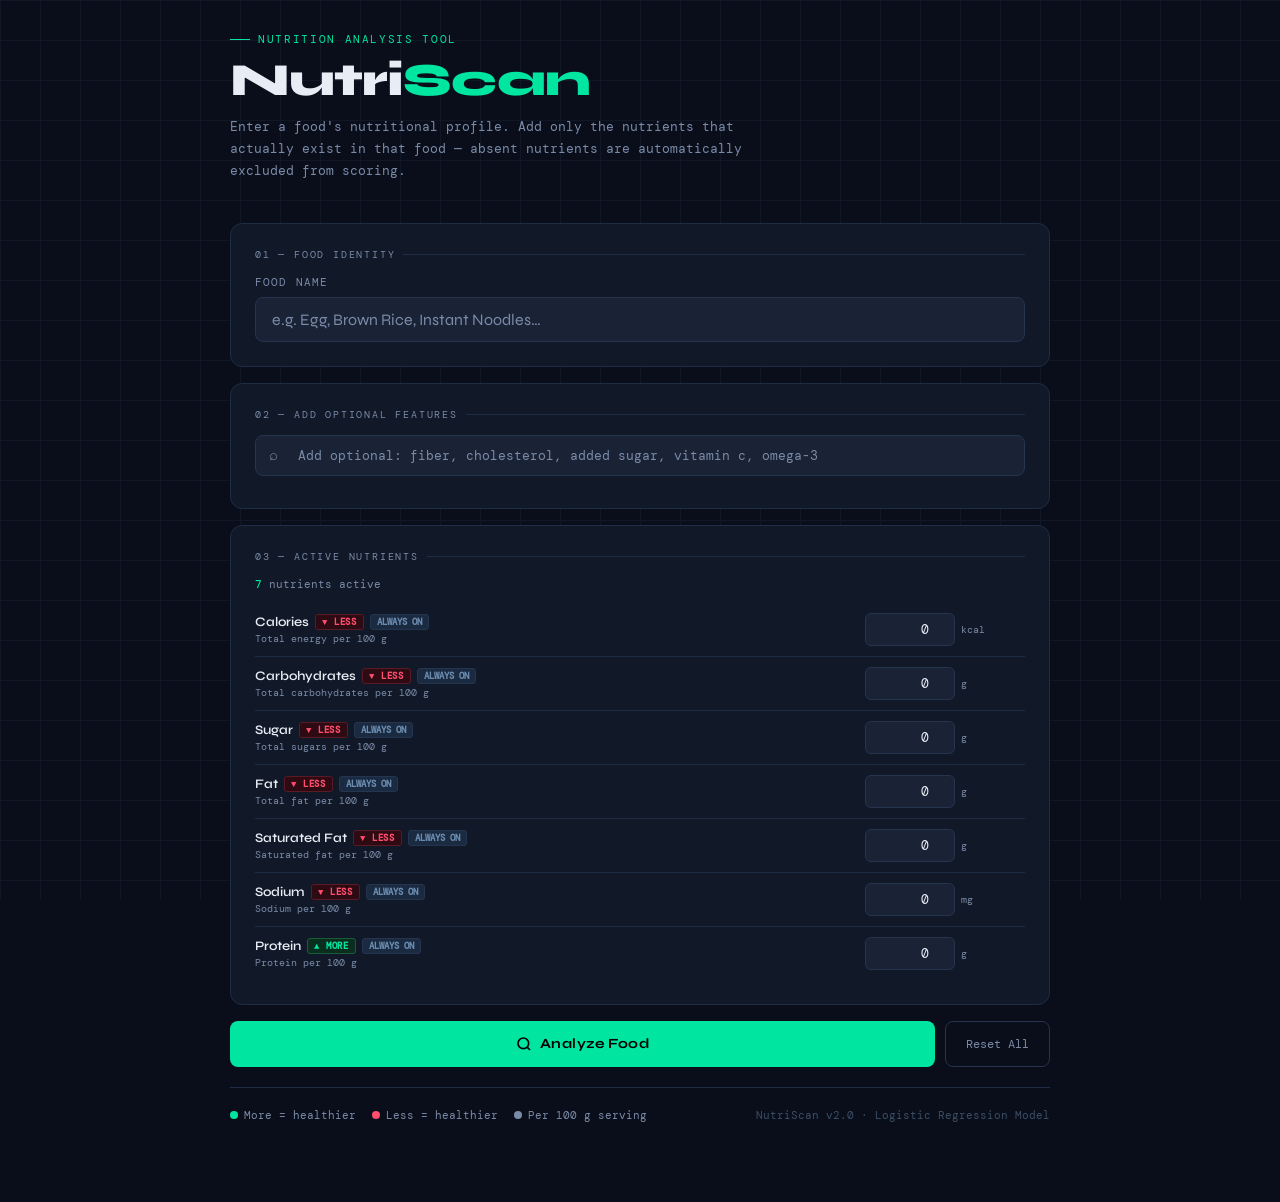
==== templates/index.html @ ee20ac19 "with UI version prototype" ====
<!DOCTYPE html>
<html lang="en">
<head>
<meta charset="UTF-8">
<meta name="viewport" content="width=device-width, initial-scale=1.0">
<title>NutriScan — Food Healthiness Predictor</title>
<link href="https://fonts.googleapis.com/css2?family=DM+Mono:ital,wght@0,300;0,400;0,500;1,300&family=Syne:wght@400;600;700;800&display=swap" rel="stylesheet">
<style>
  :root {
    --bg:       #0a0e1a;
    --surface:  #111827;
    --surface2: #1a2235;
    --border:   #1e2d45;
    --border2:  #253550;
    --green:    #00e5a0;
    --green-dim:#00c488;
    --red:      #ff4d6d;
    --red-dim:  #cc3a56;
    --yellow:   #fbbf24;
    --text:     #e8edf5;
    --muted:    #7a8ba8;
    --mono:     'DM Mono', monospace;
    --sans:     'Syne', sans-serif;
  }

  *, *::before, *::after { box-sizing: border-box; margin: 0; padding: 0; }

  html { scroll-behavior: smooth; }

  body {
    background: var(--bg);
    color: var(--text);
    font-family: var(--sans);
    min-height: 100vh;
    overflow-x: hidden;
  }

  /* ── Background grid ── */
  body::before {
    content: '';
    position: fixed; inset: 0;
    background-image:
      linear-gradient(var(--border) 1px, transparent 1px),
      linear-gradient(90deg, var(--border) 1px, transparent 1px);
    background-size: 40px 40px;
    opacity: 0.35;
    pointer-events: none;
    z-index: 0;
  }

  .app { position: relative; z-index: 1; max-width: 860px; margin: 0 auto; padding: 32px 20px 80px; }

  /* ── Header ── */
  .header { margin-bottom: 40px; }
  .header-tag {
    font-family: var(--mono);
    font-size: 11px;
    color: var(--green);
    letter-spacing: 0.15em;
    text-transform: uppercase;
    margin-bottom: 10px;
    display: flex; align-items: center; gap: 8px;
  }
  .header-tag::before {
    content: '';
    width: 20px; height: 1px;
    background: var(--green);
  }
  .header h1 {
    font-size: clamp(28px, 5vw, 46px);
    font-weight: 800;
    line-height: 1.05;
    letter-spacing: -0.02em;
    color: var(--text);
  }
  .header h1 span { color: var(--green); }
  .header p {
    margin-top: 12px;
    font-family: var(--mono);
    font-size: 13px;
    color: var(--muted);
    line-height: 1.7;
    max-width: 560px;
  }

  /* ── Card ── */
  .card {
    background: var(--surface);
    border: 1px solid var(--border);
    border-radius: 12px;
    padding: 24px;
    margin-bottom: 16px;
  }
  .card-label {
    font-family: var(--mono);
    font-size: 10px;
    letter-spacing: 0.18em;
    text-transform: uppercase;
    color: var(--muted);
    margin-bottom: 14px;
    display: flex; align-items: center; gap: 8px;
  }
  .card-label::after {
    content: '';
    flex: 1; height: 1px;
    background: var(--border);
  }

  /* ── Food name input ── */
  .food-input-wrap { position: relative; }
  .food-input-wrap label {
    display: block;
    font-family: var(--mono);
    font-size: 11px;
    color: var(--muted);
    letter-spacing: 0.1em;
    margin-bottom: 8px;
  }
  .food-input {
    width: 100%;
    background: var(--surface2);
    border: 1px solid var(--border2);
    border-radius: 8px;
    padding: 12px 16px;
    font-family: var(--sans);
    font-size: 16px;
    font-weight: 600;
    color: var(--text);
    outline: none;
    transition: border-color 0.2s;
  }
  .food-input:focus { border-color: var(--green); }
  .food-input::placeholder { color: var(--muted); font-weight: 400; }

  /* ── Search bar ── */
  .search-wrap { position: relative; }
  .search-input {
    width: 100%;
    background: var(--surface2);
    border: 1px solid var(--border2);
    border-radius: 8px;
    padding: 11px 16px 11px 42px;
    font-family: var(--mono);
    font-size: 13px;
    color: var(--text);
    outline: none;
    transition: border-color 0.2s;
  }
  .search-input:focus { border-color: var(--green); }
  .search-input::placeholder { color: var(--muted); }
  .search-icon {
    position: absolute; left: 14px; top: 50%; transform: translateY(-50%);
    color: var(--muted); font-size: 15px; pointer-events: none;
  }

  /* ── Search results dropdown ── */
  .search-results {
    margin-top: 8px;
    display: flex;
    flex-wrap: wrap;
    gap: 6px;
    min-height: 0;
  }
  .search-chip {
    display: inline-flex; align-items: center; gap: 5px;
    background: var(--surface2);
    border: 1px solid var(--border2);
    border-radius: 100px;
    padding: 5px 12px;
    font-family: var(--mono);
    font-size: 11px;
    color: var(--text);
    cursor: pointer;
    transition: border-color 0.15s, background 0.15s;
    white-space: nowrap;
  }
  .search-chip:hover { border-color: var(--green); background: #0e2a20; color: var(--green); }
  .search-chip .chip-arrow { font-size: 10px; }
  .search-chip .chip-arrow.up { color: var(--green); }
  .search-chip .chip-arrow.down { color: var(--red); }
  .search-no-result {
    font-family: var(--mono);
    font-size: 12px;
    color: var(--muted);
    padding: 6px 0;
  }

  /* ── Active nutrients panel ── */
  .active-panel { display: flex; flex-direction: column; gap: 0; }
  .nutrient-row {
    display: flex; align-items: center; gap: 10px;
    padding: 10px 0;
    border-bottom: 1px solid var(--border);
    animation: slideIn 0.18s ease-out;
  }
  .nutrient-row:last-child { border-bottom: none; }

  @keyframes slideIn {
    from { opacity: 0; transform: translateY(-6px); }
    to   { opacity: 1; transform: translateY(0); }
  }

  .nutrient-meta { flex: 1; min-width: 0; }
  .nutrient-name {
    font-family: var(--sans);
    font-size: 13px;
    font-weight: 600;
    color: var(--text);
    display: flex; align-items: center; gap: 6px;
  }
  .nutrient-name .dir-badge {
    font-family: var(--mono);
    font-size: 9px;
    padding: 1px 6px;
    border-radius: 3px;
    letter-spacing: 0.08em;
  }
  .dir-up   { background: #0a2e1e; color: var(--green); border: 1px solid #1a5c3a; }
  .dir-down { background: #2e0a12; color: var(--red);   border: 1px solid #5c1a26; }
  .always-badge {
    font-family: var(--mono); font-size: 9px;
    background: #1a2a40; color: #6b8caf;
    border: 1px solid #253550;
    padding: 1px 6px; border-radius: 3px;
  }
  .nutrient-desc {
    font-family: var(--mono);
    font-size: 10px;
    color: var(--muted);
    margin-top: 2px;
  }
  .nutrient-input-group {
    display: flex; align-items: center; gap: 6px;
    flex-shrink: 0;
  }
  .nutrient-input {
    width: 90px;
    background: var(--surface2);
    border: 1px solid var(--border2);
    border-radius: 6px;
    padding: 7px 10px;
    font-family: var(--mono);
    font-size: 13px;
    color: var(--text);
    text-align: right;
    outline: none;
    transition: border-color 0.15s;
  }
  .nutrient-input:focus { border-color: var(--green); }
  .nutrient-unit {
    font-family: var(--mono);
    font-size: 10px;
    color: var(--muted);
    min-width: 28px;
  }
  .remove-btn {
    width: 26px; height: 26px;
    background: transparent;
    border: 1px solid var(--border2);
    border-radius: 6px;
    color: var(--muted);
    cursor: pointer;
    font-size: 14px;
    display: flex; align-items: center; justify-content: center;
    transition: border-color 0.15s, color 0.15s, background 0.15s;
    flex-shrink: 0;
  }
  .remove-btn:hover { border-color: var(--red); color: var(--red); background: #2e0a12; }

  .empty-state {
    padding: 24px 0;
    text-align: center;
    font-family: var(--mono);
    font-size: 12px;
    color: var(--muted);
  }
  .active-count {
    font-family: var(--mono);
    font-size: 11px;
    color: var(--muted);
    margin-bottom: 12px;
  }
  .active-count span { color: var(--green); font-weight: 500; }

  /* ── Buttons ── */
  .btn-row { display: flex; gap: 10px; flex-wrap: wrap; margin-top: 4px; }
  .btn-primary {
    flex: 1; min-width: 180px;
    background: var(--green);
    color: #000;
    border: none;
    border-radius: 8px;
    padding: 14px 24px;
    font-family: var(--sans);
    font-size: 14px;
    font-weight: 700;
    letter-spacing: 0.03em;
    cursor: pointer;
    transition: background 0.15s, transform 0.1s;
    display: flex; align-items: center; justify-content: center; gap: 8px;
  }
  .btn-primary:hover  { background: var(--green-dim); }
  .btn-primary:active { transform: scale(0.98); }
  .btn-secondary {
    background: transparent;
    color: var(--muted);
    border: 1px solid var(--border2);
    border-radius: 8px;
    padding: 14px 20px;
    font-family: var(--mono);
    font-size: 12px;
    cursor: pointer;
    transition: border-color 0.15s, color 0.15s;
  }
  .btn-secondary:hover { border-color: var(--muted); color: var(--text); }

  /* ── Result panel ── */
  #result-panel { display: none; }
  #result-panel.visible { display: block; }

  .result-verdict {
    display: flex; align-items: center; gap: 20px;
    padding: 24px;
    border-radius: 12px;
    margin-bottom: 16px;
    position: relative;
    overflow: hidden;
  }
  .result-verdict::before {
    content: '';
    position: absolute; inset: 0;
    opacity: 0.06;
  }
  .result-verdict.healthy    { border: 1px solid var(--green);  background: #051a10; }
  .result-verdict.healthy::before    { background: var(--green); }
  .result-verdict.unhealthy  { border: 1px solid var(--red);    background: #1a0508; }
  .result-verdict.unhealthy::before  { background: var(--red); }
  .result-verdict.borderline { border: 1px solid var(--yellow); background: #1a1400; }
  .result-verdict.borderline::before { background: var(--yellow); }
  .borderline .verdict-label  { color: var(--yellow); }
  .borderline .verdict-bar    { background: var(--yellow); }

  .verdict-label {
    font-size: clamp(32px, 6vw, 52px);
    font-weight: 800;
    letter-spacing: -0.03em;
    line-height: 1;
  }
  .healthy    .verdict-label { color: var(--green); }
  .unhealthy  .verdict-label { color: var(--red); }
  .borderline .verdict-label { color: var(--yellow); }

  .verdict-details { flex: 1; }
  .verdict-food-name {
    font-family: var(--mono);
    font-size: 12px;
    color: var(--muted);
    margin-bottom: 6px;
    text-transform: uppercase;
    letter-spacing: 0.1em;
  }
  .verdict-bar-wrap {
    background: rgba(255,255,255,0.08);
    border-radius: 4px;
    height: 6px;
    margin: 10px 0 8px;
    overflow: hidden;
  }
  .verdict-bar { height: 100%; border-radius: 4px; transition: width 0.6s cubic-bezier(0.16,1,0.3,1); }
  .healthy    .verdict-bar { background: var(--green); }
  .unhealthy  .verdict-bar { background: var(--red); }
  .borderline .verdict-bar { background: var(--yellow); }

  .verdict-scores {
    display: flex; gap: 20px; flex-wrap: nowrap;
    font-family: var(--mono);
    margin-top: 8px;
  }
  .score-item {
    display: flex; flex-direction: column; align-items: flex-start; gap: 2px;
  }
  .score-pct  { font-size: 20px; font-weight: 600; line-height: 1; white-space: nowrap; }
  .score-lbl  { font-size: 9px; color: var(--muted); white-space: nowrap; letter-spacing: 0.08em; text-transform: uppercase; }
  .healthy  .score-pct.h { color: var(--green); }
  .unhealthy .score-pct.u { color: var(--red); }

  /* ── Factor table ── */
  .factor-grid { display: grid; grid-template-columns: 1fr 1fr; gap: 12px; margin-bottom: 16px; }
  @media (max-width: 560px) { .factor-grid { grid-template-columns: 1fr; } }
  .factor-col-label {
    font-family: var(--mono);
    font-size: 10px;
    letter-spacing: 0.15em;
    text-transform: uppercase;
    margin-bottom: 8px;
    padding: 6px 10px;
    border-radius: 6px;
  }
  .factor-col-label.pos { color: var(--green); background: #051a10; border: 1px solid #0a3a1e; }
  .factor-col-label.neg { color: var(--red);   background: #1a0508; border: 1px solid #3a0a12; }

  .factor-item {
    display: flex; justify-content: space-between; align-items: center;
    padding: 7px 10px;
    border-radius: 6px;
    margin-bottom: 4px;
    font-family: var(--mono);
    font-size: 11px;
  }
  .factor-item.pos { background: #030d07; }
  .factor-item.neg { background: #0d0305; }
  .factor-name.pos { color: #9bf5d4; }
  .factor-name.neg { color: #ffb3c0; }
  .factor-val.pos  { color: var(--green); font-weight: 500; }
  .factor-val.neg  { color: var(--red);   font-weight: 500; }

  /* ── Excluded strip ── */
  .excluded-strip {
    font-family: var(--mono);
    font-size: 11px;
    color: var(--muted);
    padding: 12px 16px;
    background: var(--surface2);
    border: 1px solid var(--border);
    border-radius: 8px;
    line-height: 1.7;
  }
  .excluded-strip strong { color: #5a6e88; }

  /* ── Legend ── */
  .legend {
    display: flex; gap: 16px; flex-wrap: wrap;
    font-family: var(--mono);
    font-size: 11px;
    color: var(--muted);
    margin-top: 20px;
    padding-top: 20px;
    border-top: 1px solid var(--border);
  }
  .legend-item { display: flex; align-items: center; gap: 6px; }
  .legend-dot { width: 8px; height: 8px; border-radius: 50%; }

  /* ── Scrollbar ── */
  ::-webkit-scrollbar { width: 6px; }
  ::-webkit-scrollbar-track { background: var(--bg); }
  ::-webkit-scrollbar-thumb { background: var(--border2); border-radius: 3px; }
</style>
</head>
<body>
<div class="app">

  <!-- HEADER -->
  <div class="header">
    <div class="header-tag">Nutrition Analysis Tool</div>
    <h1>Nutri<span>Scan</span></h1>
    <p>Enter a food's nutritional profile. Add only the nutrients that actually exist in that food — absent nutrients are automatically excluded from scoring.</p>
  </div>

  <!-- FOOD NAME -->
  <div class="card">
    <div class="card-label">01 — Food Identity</div>
    <div class="food-input-wrap">
      <label>FOOD NAME</label>
      <input type="text" class="food-input" id="food-name" placeholder="e.g. Egg, Brown Rice, Instant Noodles…" autocomplete="off">
    </div>
  </div>

  <!-- SEARCH & ADD -->
  <div class="card">
    <div class="card-label">02 — Add Optional Features</div>
    <div class="search-wrap">
      <span class="search-icon">⌕</span>
      <input type="text" class="search-input" id="nutrient-search"
        placeholder="Add optional: fiber, cholesterol, added sugar, vitamin c, omega-3" autocomplete="off">
    </div>
    <div class="search-results" id="search-results"></div>
  </div>

  <!-- ACTIVE NUTRIENTS -->
  <div class="card">
    <div class="card-label">03 — Active Nutrients</div>
    <div class="active-count" id="active-count"><span>1</span> nutrient active</div>
    <div class="active-panel" id="active-panel"></div>
  </div>

  <!-- ACTIONS -->
  <div class="btn-row">
    <button class="btn-primary" id="btn-predict">
      <svg width="16" height="16" viewBox="0 0 24 24" fill="none" stroke="currentColor" stroke-width="2.5"><circle cx="11" cy="11" r="8"/><path d="m21 21-4.35-4.35"/></svg>
      Analyze Food
    </button>
    <button class="btn-secondary" id="btn-reset">Reset All</button>
  </div>

  <!-- RESULT -->
  <div id="result-panel" style="margin-top:24px">
    <div class="card">
      <div class="card-label">04 — Analysis Result</div>
      <div id="result-inner"></div>
    </div>
  </div>

  <!-- LEGEND -->
  <div class="legend">
    <div class="legend-item"><div class="legend-dot" style="background:var(--green)"></div>More = healthier</div>
    <div class="legend-item"><div class="legend-dot" style="background:var(--red)"></div>Less = healthier</div>
    <div class="legend-item"><div class="legend-dot" style="background:var(--muted)"></div>Per 100 g serving</div>
    <div class="legend-item" style="margin-left:auto;color:#3a4e65;">NutriScan v2.0 · Logistic Regression Model</div>
  </div>

</div>

<script>
// ═══════════════════════════════════════════════════════════════════
// NUTRIENT REGISTRY — only features the model is trained on
// Core (9): always shown, all required for prediction
// Optional (3): searchable, improve accuracy if provided
// ═══════════════════════════════════════════════════════════════════
// Core (7): on every nutrition label — always required, always shown
// Optional (5): not in all foods — searchable, improve accuracy if provided
const CORE_KEYS     = ["calories","carbohydrates","sugar","fat","saturated_fat","sodium","protein"];
const OPTIONAL_KEYS = ["fiber","cholesterol","added_sugar","vitamin_c","omega3"];

const NUTRIENTS = [
  // ── CORE — always shown ───────────────────────────────────────────
  {key:"calories",      label:"Calories",      unit:"kcal", dir:-1, max:900,  desc:"Total energy per 100 g"},
  {key:"carbohydrates", label:"Carbohydrates", unit:"g",    dir:-1, max:100,  desc:"Total carbohydrates per 100 g"},
  {key:"sugar",         label:"Sugar",         unit:"g",    dir:-1, max:60,   desc:"Total sugars per 100 g"},
  {key:"fat",           label:"Fat",           unit:"g",    dir:-1, max:50,   desc:"Total fat per 100 g"},
  {key:"saturated_fat", label:"Saturated Fat", unit:"g",    dir:-1, max:30,   desc:"Saturated fat per 100 g"},
  {key:"sodium",        label:"Sodium",        unit:"mg",   dir:-1, max:2000, desc:"Sodium per 100 g"},
  {key:"protein",       label:"Protein",       unit:"g",    dir:+1, max:50,   desc:"Protein per 100 g"},
  // ── OPTIONAL — add for better accuracy ───────────────────────────
  {key:"fiber",         label:"Fiber",         unit:"g",    dir:+1, max:20,   desc:"Not present in all foods"},
  {key:"cholesterol",   label:"Cholesterol",   unit:"mg",   dir:-1, max:300,  desc:"Absent in plant-based foods"},
  {key:"added_sugar",   label:"Added Sugar",   unit:"g",    dir:-1, max:50,   desc:"Strongest unhealthy signal"},
  {key:"vitamin_c",     label:"Vitamin C",     unit:"mg",   dir:+1, max:100,  desc:"Strong healthy signal"},
  {key:"omega3",        label:"Omega-3",       unit:"g",    dir:+1, max:5,    desc:"Healthy fat signal"},
];

const KEYS  = NUTRIENTS.map(n => n.key);
const N_MAP = Object.fromEntries(NUTRIENTS.map(n => [n.key, n]));
const ALWAYS_ON = CORE_KEYS;   // all 9 core features are always shown


// ═══════════════════════════════════════════════════════════════════
// STATE
// ═══════════════════════════════════════════════════════════════════
const activeNutrients = new Map(); // key → value (number)
// All 9 core features are always active
CORE_KEYS.forEach(k => activeNutrients.set(k, 0));

// ═══════════════════════════════════════════════════════════════════
// DOM REFS
// ═══════════════════════════════════════════════════════════════════
const $foodName    = document.getElementById('food-name');
const $search      = document.getElementById('nutrient-search');
const $searchRes   = document.getElementById('search-results');
const $panel       = document.getElementById('active-panel');
const $count       = document.getElementById('active-count');
const $btnPredict  = document.getElementById('btn-predict');
const $btnReset    = document.getElementById('btn-reset');
const $resultPanel = document.getElementById('result-panel');
const $resultInner = document.getElementById('result-inner');

// ═══════════════════════════════════════════════════════════════════
// RENDER ACTIVE PANEL
// ═══════════════════════════════════════════════════════════════════
function renderPanel() {
  const n = activeNutrients.size;
  $count.innerHTML = `<span>${n}</span> nutrient${n === 1 ? '' : 's'} active`;

  if (n === 0) {
    $panel.innerHTML = '<div class="empty-state">No nutrients added yet.<br>Search above to add nutrients.</div>';
    return;
  }

  $panel.innerHTML = '';
  for (const [key, val] of activeNutrients) {
    const meta    = N_MAP[key];
    const isAlways = ALWAYS_ON.includes(key);
    const dirClass = meta.dir === 1 ? 'up' : 'down';
    const dirLabel = meta.dir === 1 ? '▲ MORE' : '▼ LESS';
    const dirCls   = meta.dir === 1 ? 'dir-up' : 'dir-down';

    const row = document.createElement('div');
    row.className = 'nutrient-row';
    row.dataset.key = key;

    row.innerHTML = `
      <div class="nutrient-meta">
        <div class="nutrient-name">
          ${meta.label}
          <span class="dir-badge ${dirCls}">${dirLabel}</span>
          ${isAlways ? '<span class="always-badge">ALWAYS ON</span>' : ''}
        </div>
        <div class="nutrient-desc">${meta.desc}</div>
      </div>
      <div class="nutrient-input-group">
        <input type="number" class="nutrient-input" data-key="${key}"
          value="${val === null ? '' : val}" min="0" max="${meta.max * 3}" step="0.1"
          placeholder="0">
        <span class="nutrient-unit">${meta.unit}</span>
      </div>
      ${isAlways
        ? '<div style="width:26px"></div>'
        : `<button class="remove-btn" data-key="${key}" title="Remove">✕</button>`}
    `;

    $panel.appendChild(row);
  }

  // Bind input changes
  $panel.querySelectorAll('.nutrient-input').forEach(inp => {
    inp.addEventListener('input', e => {
      const k = e.target.dataset.key;
      const raw = e.target.value.trim();
      activeNutrients.set(k, raw === '' ? null : parseFloat(raw));
    });
  });

  // Bind remove buttons
  $panel.querySelectorAll('.remove-btn').forEach(btn => {
    btn.addEventListener('click', e => {
      const k = e.currentTarget.dataset.key;
      activeNutrients.delete(k);
      renderPanel();
      renderSearch($search.value);
    });
  });
}

// ═══════════════════════════════════════════════════════════════════
// SEARCH
// ═══════════════════════════════════════════════════════════════════
function renderSearch(query) {
  $searchRes.innerHTML = '';
  if (!query.trim()) return;

  const q = query.toLowerCase();
  const matches = NUTRIENTS.filter(n =>
    OPTIONAL_KEYS.includes(n.key) &&
    (n.label.toLowerCase().includes(q) || n.key.toLowerCase().includes(q)) &&
    !activeNutrients.has(n.key)
  ).slice(0, 9);

  if (matches.length === 0) {
    const alreadyAdded = NUTRIENTS.filter(n =>
      (n.label.toLowerCase().includes(q) || n.key.toLowerCase().includes(q)) &&
      activeNutrients.has(n.key)
    );
    $searchRes.innerHTML = `<span class="search-no-result">${
      alreadyAdded.length
        ? 'All matching nutrients already added.'
        : `No nutrients found for "${query}".`
    }</span>`;
    return;
  }

  matches.forEach(n => {
    const chip = document.createElement('button');
    chip.className = 'search-chip';
    chip.innerHTML = `<span class="chip-arrow ${n.dir === 1 ? 'up' : 'down'}">${n.dir === 1 ? '▲' : '▼'}</span>${n.label} <span style="color:#4a5e78;font-size:10px">${n.unit}</span>`;
    chip.addEventListener('click', () => {
      activeNutrients.set(n.key, null);  // null = unknown, will be imputed
      renderPanel();
      $search.value = '';
      $searchRes.innerHTML = '';
      // Scroll to new row
      setTimeout(() => {
        const el = $panel.querySelector(`[data-key="${n.key}"]`);
        if (el) el.scrollIntoView({ behavior: 'smooth', block: 'nearest' });
      }, 50);
    });
    $searchRes.appendChild(chip);
  });
}

$search.addEventListener('input', e => renderSearch(e.target.value));

// ═══════════════════════════════════════════════════════════════════
// PREDICT
// ═══════════════════════════════════════════════════════════════════
$btnPredict.addEventListener('click', async () => {
  // ── Validate core features ───────────────────────────────────────────────
  // Core features must all have a value (blank = accidental, not genuinely unknown)
  // 0 is valid (e.g. cholesterol=0 for plant foods), only truly blank inputs are caught
  const blankCores = CORE_KEYS.filter(k => {
    const input = document.querySelector(`.nutrient-input[data-key="${k}"]`);
    return input && input.value.trim() === '';
  });

  if (blankCores.length > 0) {
    const labels = blankCores.map(k => N_MAP[k].label).join(', ');
    alert(`Please enter a value for: ${labels}\n\nEnter 0 if the food genuinely has none (e.g. Cholesterol = 0 for plant-based foods).`);
    // Highlight the blank fields
    blankCores.forEach(k => {
      const input = document.querySelector(`.nutrient-input[data-key="${k}"]`);
      if (input) {
        input.style.borderColor = 'var(--red)';
        setTimeout(() => input.style.borderColor = '', 3000);
      }
    });
    return;
  }

  // null values = user didn't enter optional feature → Flask converts to NaN → imputer estimates
  const nutrients = Object.fromEntries(activeNutrients);
  const food      = $foodName.value.trim() || 'Unknown Food';

  // Show loading state
  $resultPanel.classList.add('visible');
  $resultInner.innerHTML = `
    <div style="text-align:center;padding:32px;font-family:var(--mono);color:var(--muted);font-size:13px;">
      <div style="font-size:24px;margin-bottom:12px;animation:spin 1s linear infinite;display:inline-block">⟳</div>
      <div>Running models…</div>
    </div>
    <style>@keyframes spin{from{transform:rotate(0deg)}to{transform:rotate(360deg)}}</style>
  `;

  try {
    const response = await fetch('/predict', {
      method:  'POST',
      headers: { 'Content-Type': 'application/json' },
      body:    JSON.stringify({ food_name: food, nutrients })
    });

    if (!response.ok) throw new Error(`Server error: ${response.status}`);
    const d = await response.json();
    if (d.error) throw new Error(d.error);

    // ── Use the All-Features model as the main verdict ──────────────────────
    const main         = d.all_model;
    const isBorderline = main.is_borderline;
    const isHealthy    = main.is_healthy;
    const verdictClass = isBorderline ? 'borderline' : (isHealthy ? 'healthy' : 'unhealthy');
    const verdictWord  = isBorderline ? 'BORDERLINE'  : (isHealthy ? 'HEALTHY' : 'UNHEALTHY');
    const pctH = main.prob_healthy;
    const pctU = main.prob_unhealthy;
    // confidence bar width: show whichever side is dominant, or 50% for borderline
    const barWidth = isBorderline ? 50 : (isHealthy ? pctH : pctU);

    // Absent nutrients strip
    const activeKeys = new Set(Object.keys(nutrients));
    const absentKeys = KEYS.filter(k => !activeKeys.has(k));
    const absentStr  = absentKeys.slice(0, 14).map(k => N_MAP[k].label).join(', ')
      + (absentKeys.length > 14 ? ` … +${absentKeys.length - 14} more` : '');

    // Top feature rows
    function featureRows(feats) {
      if (!feats || feats.length === 0)
        return `<div style="font-family:var(--mono);font-size:11px;color:var(--muted);padding:6px 10px">No significant factors</div>`;
      return feats.map(f => {
        const isGood = f.direction === 'Healthy signal';
        return `
          <div class="factor-item ${isGood ? 'pos' : 'neg'}">
            <span class="factor-name ${isGood ? 'pos' : 'neg'}">${f.reason}</span>
          </div>`;
      }).join('');
    }

    // Model comparison row
    const coreHealthy = d.core_model.is_healthy;
    const coreColor   = d.core_model.is_borderline ? 'var(--yellow)' : (coreHealthy ? 'var(--green)' : 'var(--red)');
    const allColor    = isBorderline ? 'var(--yellow)' : (isHealthy ? 'var(--green)' : 'var(--red)');

    $resultInner.innerHTML = `
      ${d.warning ? `
        <div style="background:#1a1400;border:1px solid #5a4200;border-radius:8px;
          padding:10px 14px;margin-bottom:14px;font-family:var(--mono);font-size:11px;color:#fbbf24;">
          ${d.warning}
        </div>` : ''}
      ${isBorderline ? `
        <div style="background:#1a1200;border:1px solid var(--yellow);border-radius:8px;
          padding:10px 14px;margin-bottom:14px;font-family:var(--mono);font-size:11px;color:var(--yellow);line-height:1.6;">
          ⚠️ <strong>Borderline result</strong> — the model is not confident enough to call this Healthy or Unhealthy
          (${pctH}% healthy vs ${pctU}% unhealthy). Try adding optional features like Added Sugar, Vitamin C, or Omega-3 for a clearer verdict.
        </div>` : ''}

      <!-- Main verdict -->
      <div class="result-verdict ${verdictClass}">
        <div class="verdict-label">${verdictWord}</div>
        <div class="verdict-details">
          <div class="verdict-food-name">${d.food_name}</div>
          <div class="verdict-bar-wrap">
            <div class="verdict-bar" style="width:${barWidth}%"></div>
          </div>
          <div style="font-family:var(--mono);font-size:9px;letter-spacing:0.12em;color:var(--muted);margin-bottom:8px;text-transform:uppercase;">Model Confidence</div>
          <div class="verdict-scores">
            <div class="score-item">
              <span class="score-pct h" style="color:${isBorderline ? 'var(--muted)' : (isHealthy ? 'var(--green)' : 'var(--muted)')}">${pctH}%</span>
              <span class="score-lbl">Confidence: Healthy</span>
            </div>
            <div class="score-item">
              <span class="score-pct u" style="color:${isBorderline ? 'var(--muted)' : (!isHealthy ? 'var(--red)' : 'var(--muted)')}">${pctU}%</span>
              <span class="score-lbl">Confidence: Unhealthy</span>
            </div>
            <div class="score-item">
              <span class="score-pct" style="font-size:18px;color:var(--muted)">${activeNutrients.size}</span>
              <span class="score-lbl">Nutrients Used</span>
            </div>
          </div>
        </div>
      </div>

      <!-- Model comparison -->
      <div style="display:grid;grid-template-columns:1fr 1fr;gap:12px;margin-bottom:16px;">
        <div style="background:var(--surface2);border:1px solid var(--border);border-radius:10px;padding:16px;">
          <div style="font-family:var(--mono);font-size:9px;letter-spacing:0.15em;color:var(--muted);margin-bottom:8px;">CORE MODEL (9 features)</div>
          <div style="font-size:18px;font-weight:700;color:${coreColor};margin-bottom:4px;">${d.core_model.label.toUpperCase()}</div>
          <div style="font-family:var(--mono);font-size:9px;color:var(--muted);margin-bottom:2px;letter-spacing:0.1em;">CONFIDENCE</div>
          <div style="font-family:var(--mono);font-size:11px;color:var(--muted);">
            Healthy: <span style="color:var(--green)">${d.core_model.prob_healthy}%</span> &nbsp;
            Unhealthy: <span style="color:var(--red)">${d.core_model.prob_unhealthy}%</span>
          </div>
          <div style="margin-top:10px;font-family:var(--mono);font-size:10px;color:var(--muted);margin-bottom:4px;">TOP SIGNALS:</div>
          ${d.core_model.top_features.map(f => {
            const isGood = f.direction === 'Healthy signal';
            return `<div style="font-family:var(--mono);font-size:10px;padding:3px 0;
              color:${isGood ? 'var(--green)' : 'var(--red)'}">
              ${isGood ? '▲' : '▼'} ${f.reason}
            </div>`;
          }).join('')}
        </div>

        <div style="background:var(--surface2);border:1px solid var(--border2);border-radius:10px;padding:16px;">
          <div style="font-family:var(--mono);font-size:9px;letter-spacing:0.15em;color:var(--muted);margin-bottom:8px;">ALL-FEATURES MODEL (12 features)</div>
          <div style="font-size:18px;font-weight:700;color:${allColor};margin-bottom:4px;">${d.all_model.label.toUpperCase()}</div>
          <div style="font-family:var(--mono);font-size:9px;color:var(--muted);margin-bottom:2px;letter-spacing:0.1em;">CONFIDENCE</div>
          <div style="font-family:var(--mono);font-size:11px;color:var(--muted);">
            Healthy: <span style="color:var(--green)">${d.all_model.prob_healthy}%</span> &nbsp;
            Unhealthy: <span style="color:var(--red)">${d.all_model.prob_unhealthy}%</span>
          </div>
          <div style="margin-top:10px;font-family:var(--mono);font-size:10px;color:var(--muted);margin-bottom:4px;">TOP SIGNALS:</div>
          ${d.all_model.top_features.map(f => {
            const isGood = f.direction === 'Healthy signal';
            return `<div style="font-family:var(--mono);font-size:10px;padding:3px 0;
              color:${isGood ? 'var(--green)' : 'var(--red)'}">
              ${isGood ? '▲' : '▼'} ${f.reason}
            </div>`;
          }).join('')}
        </div>
      </div>

      <!-- Factor breakdown (All-Features model) -->
      <div class="factor-grid">
        <div>
          <div class="factor-col-label pos">▲ Pushing toward Healthy</div>
          ${featureRows(d.all_model.top_features.filter(f => f.direction === 'Healthy signal'))}
        </div>
        <div>
          <div class="factor-col-label neg">▼ Pushing toward Unhealthy</div>
          ${featureRows(d.all_model.top_features.filter(f => f.direction === 'Unhealthy signal'))}
        </div>
      </div>

      <div class="excluded-strip">
        <strong>EXCLUDED (absent from this food):</strong> ${absentStr || 'none'}
      </div>
    `;

  } catch (err) {
    $resultInner.innerHTML = `
      <div style="padding:20px;font-family:var(--mono);font-size:12px;color:var(--red);
        background:#1a0508;border:1px solid var(--red);border-radius:8px;">
        <strong>Error:</strong> ${err.message}<br>
        <span style="color:var(--muted);font-size:11px;">Make sure Flask is running on localhost:5000</span>
      </div>`;
  }

  $resultPanel.classList.add('visible');
  setTimeout(() => {
    $resultPanel.scrollIntoView({ behavior: 'smooth', block: 'start' });
  }, 80);
});

// ═══════════════════════════════════════════════════════════════════
// RESET
// ═══════════════════════════════════════════════════════════════════
$btnReset.addEventListener('click', () => {
  activeNutrients.clear();
  CORE_KEYS.forEach(k => activeNutrients.set(k, 0));  // restore all core features
  $foodName.value = '';
  $search.value = '';
  $searchRes.innerHTML = '';
  $resultPanel.classList.remove('visible');
  $resultInner.innerHTML = '';
  renderPanel();
});

// ═══════════════════════════════════════════════════════════════════
// INIT
// ═══════════════════════════════════════════════════════════════════
renderPanel();
</script>
</body>
</html>
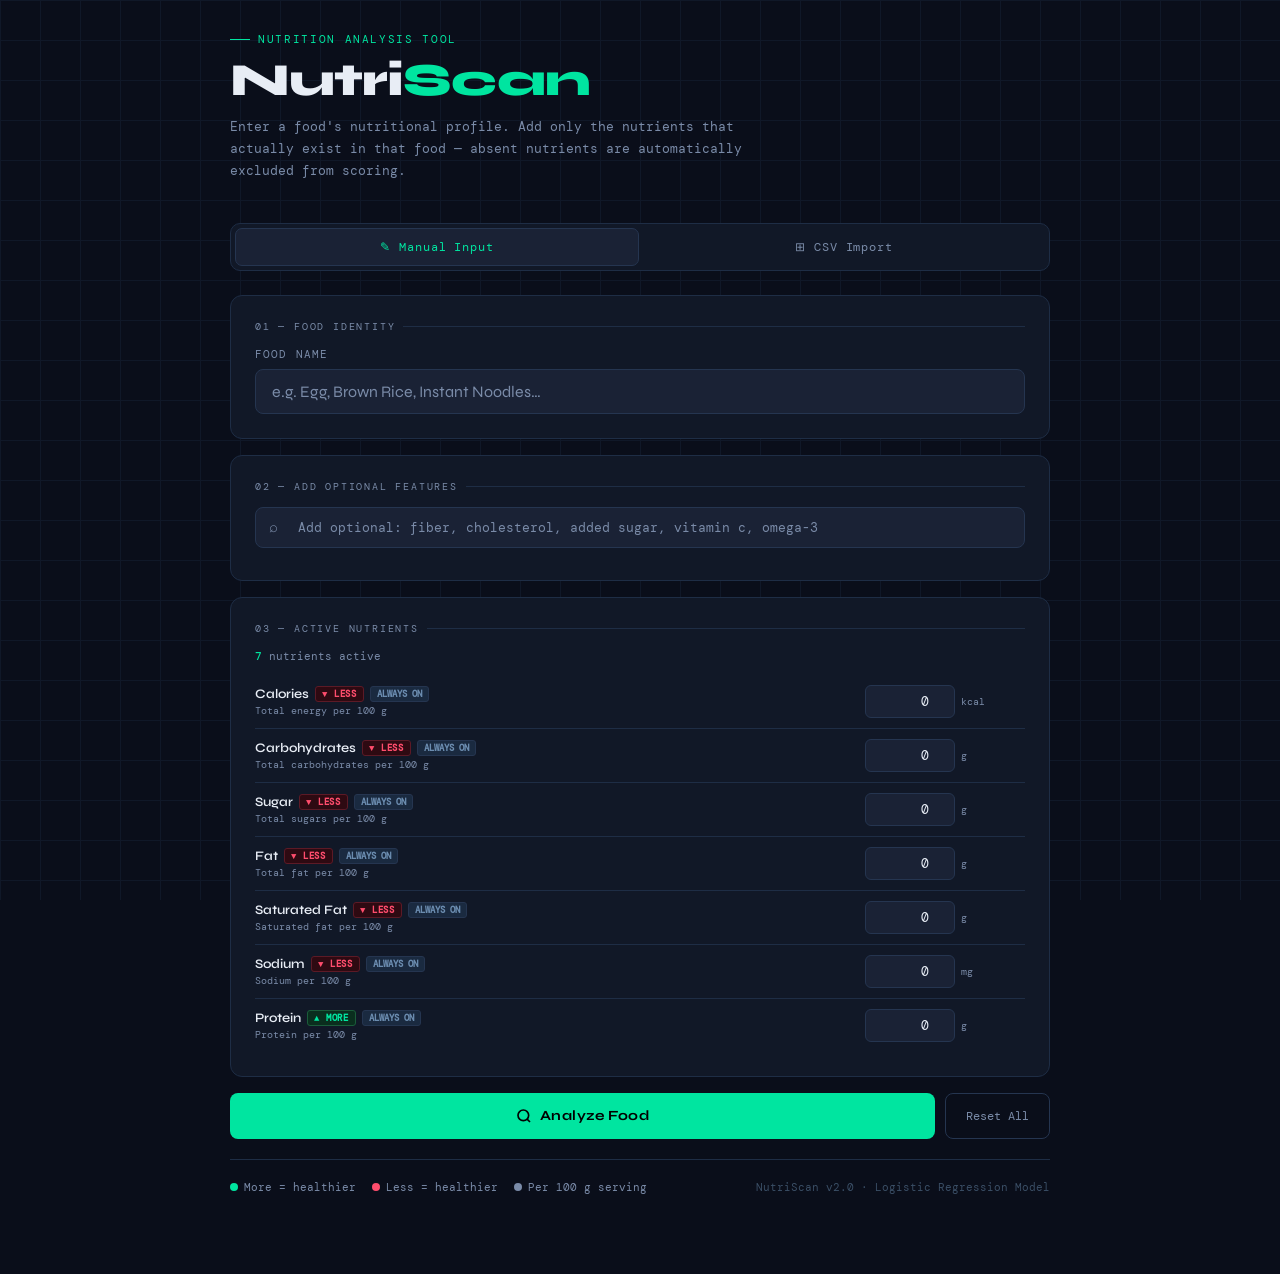
==== commit d5ce9c68: "heelo" ====
--- a/templates/index.html
+++ b/templates/index.html
@@ -444,6 +444,84 @@
   ::-webkit-scrollbar { width: 6px; }
   ::-webkit-scrollbar-track { background: var(--bg); }
   ::-webkit-scrollbar-thumb { background: var(--border2); border-radius: 3px; }
+
+  /* ── Tabs ── */
+  .tab-bar {
+    display: flex; gap: 4px;
+    background: var(--surface); border: 1px solid var(--border);
+    border-radius: 10px; padding: 4px;
+    margin-bottom: 24px;
+  }
+  .tab-btn {
+    flex: 1; padding: 10px 16px;
+    background: transparent; border: none; border-radius: 7px;
+    font-family: var(--mono); font-size: 12px; letter-spacing: 0.08em;
+    color: var(--muted); cursor: pointer;
+    transition: background 0.15s, color 0.15s;
+    display: flex; align-items: center; justify-content: center; gap: 8px;
+  }
+  .tab-btn:hover { color: var(--text); background: var(--surface2); }
+  .tab-btn.active {
+    background: var(--surface2); color: var(--green);
+    border: 1px solid var(--border2);
+  }
+  .tab-btn.active .tab-icon { color: var(--green); }
+  .tab-pane { display: none; }
+  .tab-pane.active { display: block; }
+
+  /* ── CSV section (moved inside tab) ── */
+  .csv-drop {
+    border: 2px dashed var(--border2); border-radius: 12px; padding: 40px 20px;
+    text-align: center; cursor: pointer;
+    transition: border-color 0.2s, background 0.2s;
+    font-family: var(--mono); font-size: 12px; color: var(--muted);
+  }
+  .csv-drop:hover, .csv-drop.drag-over { border-color: var(--green); background: #051a10; color: var(--green); }
+  .csv-drop input[type=file] { display: none; }
+  .csv-table-wrap { overflow-x: auto; margin-top: 12px; }
+  .csv-table { width: 100%; border-collapse: collapse; font-family: var(--mono); font-size: 11px; }
+  .csv-table th { text-align: left; color: var(--muted); font-size: 9px; letter-spacing: 0.12em;
+    text-transform: uppercase; padding: 8px 12px; border-bottom: 1px solid var(--border); white-space: nowrap; }
+  .csv-table td { padding: 8px 12px; border-bottom: 1px solid #151f30; vertical-align: middle; white-space: nowrap; }
+  .csv-table tr:hover td { background: rgba(255,255,255,0.02); }
+  .verdict-chip { font-size: 10px; padding: 3px 10px; border-radius: 100px; font-weight: 600; letter-spacing: 0.06em; }
+  .verdict-chip.healthy    { background: #051a10; color: var(--green);  border: 1px solid #0a3a1e; }
+  .verdict-chip.unhealthy  { background: #1a0508; color: var(--red);    border: 1px solid #3a0a12; }
+  .verdict-chip.borderline { background: #1a1200; color: var(--yellow); border: 1px solid #5a4200; }
+  .btn-view-detail {
+    background: transparent; border: 1px solid var(--border2); color: var(--muted);
+    font-family: var(--mono); font-size: 10px; padding: 4px 10px; border-radius: 6px;
+    cursor: pointer; transition: border-color 0.15s, color 0.15s;
+  }
+  .btn-view-detail:hover { border-color: var(--green); color: var(--green); }
+
+  /* ── Contribution table ── */
+  .contrib-table { width: 100%; border-collapse: collapse; font-family: var(--mono); font-size: 11px; margin-top: 8px; }
+  .contrib-table th { text-align: left; color: var(--muted); font-size: 9px; letter-spacing: 0.12em;
+    text-transform: uppercase; padding: 6px 8px; border-bottom: 1px solid var(--border); }
+  .contrib-table td { padding: 7px 8px; border-bottom: 1px solid #151f30; vertical-align: middle; }
+  .contrib-table tr:last-child td { border-bottom: none; }
+  .contrib-table tr:hover td { background: rgba(255,255,255,0.02); }
+  .weight-bar-wrap { width: 100px; height: 6px; background: rgba(255,255,255,0.06); border-radius: 3px; position: relative; overflow: visible; }
+  .weight-bar { height: 100%; border-radius: 3px; position: absolute; }
+  .weight-bar.pos { background: var(--green); left: 0; }
+  .weight-bar.neg { background: var(--red);   left: 0; }
+  .effect-badge { font-size: 9px; padding: 2px 7px; border-radius: 3px; letter-spacing: 0.06em; white-space: nowrap; }
+  .effect-badge.pos { background: #051a10; color: var(--green); border: 1px solid #0a3a1e; }
+  .effect-badge.neg { background: #1a0508; color: var(--red);   border: 1px solid #3a0a12; }
+
+  /* ── Detail modal ── */
+  .modal-overlay { display: none; position: fixed; inset: 0; background: rgba(0,0,0,0.75);
+    z-index: 100; overflow-y: auto; padding: 40px 20px; }
+  .modal-overlay.open { display: flex; align-items: flex-start; justify-content: center; }
+  .modal-box { background: var(--surface); border: 1px solid var(--border); border-radius: 16px;
+    width: 100%; max-width: 720px; padding: 28px; position: relative; }
+  .modal-close { position: absolute; top: 16px; right: 16px; background: transparent;
+    border: 1px solid var(--border2); color: var(--muted); width: 30px; height: 30px;
+    border-radius: 6px; cursor: pointer; font-size: 16px;
+    display: flex; align-items: center; justify-content: center; }
+  .modal-close:hover { border-color: var(--red); color: var(--red); }
+
 </style>
 </head>
 <body>
@@ -456,58 +534,127 @@
     <p>Enter a food's nutritional profile. Add only the nutrients that actually exist in that food — absent nutrients are automatically excluded from scoring.</p>
   </div>
 
-  <!-- FOOD NAME -->
-  <div class="card">
-    <div class="card-label">01 — Food Identity</div>
-    <div class="food-input-wrap">
-      <label>FOOD NAME</label>
-      <input type="text" class="food-input" id="food-name" placeholder="e.g. Egg, Brown Rice, Instant Noodles…" autocomplete="off">
+  <!-- TABS -->
+  <div class="tab-bar">
+    <button class="tab-btn active" id="tab-manual" onclick="switchTab('manual')">
+      <span class="tab-icon">✎</span> Manual Input
+    </button>
+    <button class="tab-btn" id="tab-csv" onclick="switchTab('csv')">
+      <span class="tab-icon">⊞</span> CSV Import
+    </button>
+  </div>
+
+  <!-- ══ TAB: MANUAL ══════════════════════════════════════════════ -->
+  <div class="tab-pane active" id="pane-manual">
+
+    <!-- FOOD NAME -->
+    <div class="card">
+      <div class="card-label">01 — Food Identity</div>
+      <div class="food-input-wrap">
+        <label>FOOD NAME</label>
+        <input type="text" class="food-input" id="food-name" placeholder="e.g. Egg, Brown Rice, Instant Noodles…" autocomplete="off">
+      </div>
     </div>
+
+    <!-- SEARCH & ADD -->
+    <div class="card">
+      <div class="card-label">02 — Add Optional Features</div>
+      <div class="search-wrap">
+        <span class="search-icon">⌕</span>
+        <input type="text" class="search-input" id="nutrient-search"
+          placeholder="Add optional: fiber, cholesterol, added sugar, vitamin c, omega-3" autocomplete="off">
+      </div>
+      <div class="search-results" id="search-results"></div>
+    </div>
+
+    <!-- ACTIVE NUTRIENTS -->
+    <div class="card">
+      <div class="card-label">03 — Active Nutrients</div>
+      <div class="active-count" id="active-count"><span>1</span> nutrient active</div>
+      <div class="active-panel" id="active-panel"></div>
+    </div>
+
+    <!-- ACTIONS -->
+    <div class="btn-row">
+      <button class="btn-primary" id="btn-predict">
+        <svg width="16" height="16" viewBox="0 0 24 24" fill="none" stroke="currentColor" stroke-width="2.5"><circle cx="11" cy="11" r="8"/><path d="m21 21-4.35-4.35"/></svg>
+        Analyze Food
+      </button>
+      <button class="btn-secondary" id="btn-reset">Reset All</button>
+    </div>
+
+    <!-- RESULT -->
+    <div id="result-panel" style="margin-top:24px">
+      <div class="card">
+        <div class="card-label">04 — Analysis Result</div>
+        <div id="result-inner"></div>
+      </div>
+    </div>
+
+    <!-- LEGEND -->
+    <div class="legend">
+      <div class="legend-item"><div class="legend-dot" style="background:var(--green)"></div>More = healthier</div>
+      <div class="legend-item"><div class="legend-dot" style="background:var(--red)"></div>Less = healthier</div>
+      <div class="legend-item"><div class="legend-dot" style="background:var(--muted)"></div>Per 100 g serving</div>
+      <div class="legend-item" style="margin-left:auto;color:#3a4e65;">NutriScan v2.0 · Logistic Regression Model</div>
+    </div>
+
+  </div><!-- /pane-manual -->
+
+  <!-- ══ TAB: CSV ══════════════════════════════════════════════════ -->
+  <div class="tab-pane" id="pane-csv">
+
+    <div class="card">
+      <div class="card-label">01 — Upload CSV File</div>
+      <p style="font-family:var(--mono);font-size:11px;color:var(--muted);line-height:1.8;margin-bottom:16px;">
+        Required columns: <span style="color:var(--text)">calories, carbohydrates, sugar, fat, saturated_fat, sodium, protein</span><br>
+        Optional columns: <span style="color:var(--text)">fiber, cholesterol, added_sugar, vitamin_c, omega3, name / food_name</span><br>
+        Missing optional columns are automatically estimated by the model.
+      </p>
+      <div class="csv-drop" id="csv-drop">
+        <div style="font-size:32px;margin-bottom:10px;">📂</div>
+        <div style="font-weight:600;margin-bottom:4px;">Drop your CSV here</div>
+        <div>or <span style="color:var(--green);text-decoration:underline;cursor:pointer"
+          onclick="event.stopPropagation();document.getElementById('csv-file-input').click()">browse files</span></div>
+        <div style="font-size:10px;margin-top:8px;color:#4a5e78">Accepts .csv files only · All values per 100g</div>
+        <input type="file" id="csv-file-input" accept=".csv">
+      </div>
+      <div id="csv-status" style="margin-top:12px;font-family:var(--mono);font-size:12px;color:var(--muted);min-height:20px;"></div>
+    </div>
+
+    <!-- RESULTS TABLE -->
+    <div id="csv-results-wrap" style="display:none;">
+      <div class="card">
+        <div class="card-label">02 — Classification Report</div>
+        <div id="csv-summary" style="display:flex;gap:12px;flex-wrap:wrap;margin-bottom:20px;"></div>
+        <div class="csv-table-wrap">
+          <table class="csv-table">
+            <thead>
+              <tr>
+                <th>#</th>
+                <th>Food Name</th>
+                <th>Core Model</th>
+                <th>All-Features Model</th>
+                <th>Confidence (Healthy)</th>
+                <th>Details</th>
+              </tr>
+            </thead>
+            <tbody id="csv-table-body"></tbody>
+          </table>
+        </div>
+      </div>
+    </div>
+
+  </div><!-- /pane-csv -->
+
+</div><!-- /app -->
+
+<!-- DETAIL MODAL -->
+<div class="modal-overlay" id="detail-modal">
+  <div class="modal-box">
+    <button class="modal-close" onclick="closeModal()">✕</button>
+    <div id="modal-content"></div>
   </div>
-
-  <!-- SEARCH & ADD -->
-  <div class="card">
-    <div class="card-label">02 — Add Optional Features</div>
-    <div class="search-wrap">
-      <span class="search-icon">⌕</span>
-      <input type="text" class="search-input" id="nutrient-search"
-        placeholder="Add optional: fiber, cholesterol, added sugar, vitamin c, omega-3" autocomplete="off">
-    </div>
-    <div class="search-results" id="search-results"></div>
-  </div>
-
-  <!-- ACTIVE NUTRIENTS -->
-  <div class="card">
-    <div class="card-label">03 — Active Nutrients</div>
-    <div class="active-count" id="active-count"><span>1</span> nutrient active</div>
-    <div class="active-panel" id="active-panel"></div>
-  </div>
-
-  <!-- ACTIONS -->
-  <div class="btn-row">
-    <button class="btn-primary" id="btn-predict">
-      <svg width="16" height="16" viewBox="0 0 24 24" fill="none" stroke="currentColor" stroke-width="2.5"><circle cx="11" cy="11" r="8"/><path d="m21 21-4.35-4.35"/></svg>
-      Analyze Food
-    </button>
-    <button class="btn-secondary" id="btn-reset">Reset All</button>
-  </div>
-
-  <!-- RESULT -->
-  <div id="result-panel" style="margin-top:24px">
-    <div class="card">
-      <div class="card-label">04 — Analysis Result</div>
-      <div id="result-inner"></div>
-    </div>
-  </div>
-
-  <!-- LEGEND -->
-  <div class="legend">
-    <div class="legend-item"><div class="legend-dot" style="background:var(--green)"></div>More = healthier</div>
-    <div class="legend-item"><div class="legend-dot" style="background:var(--red)"></div>Less = healthier</div>
-    <div class="legend-item"><div class="legend-dot" style="background:var(--muted)"></div>Per 100 g serving</div>
-    <div class="legend-item" style="margin-left:auto;color:#3a4e65;">NutriScan v2.0 · Logistic Regression Model</div>
-  </div>
-
 </div>
 
 <script>
@@ -814,7 +961,7 @@
             Unhealthy: <span style="color:var(--red)">${d.core_model.prob_unhealthy}%</span>
           </div>
           <div style="margin-top:10px;font-family:var(--mono);font-size:10px;color:var(--muted);margin-bottom:4px;">TOP SIGNALS:</div>
-          ${d.core_model.top_features.map(f => {
+          ${d.core_model.features.map(f => {
             const isGood = f.direction === 'Healthy signal';
             return `<div style="font-family:var(--mono);font-size:10px;padding:3px 0;
               color:${isGood ? 'var(--green)' : 'var(--red)'}">
@@ -832,7 +979,7 @@
             Unhealthy: <span style="color:var(--red)">${d.all_model.prob_unhealthy}%</span>
           </div>
           <div style="margin-top:10px;font-family:var(--mono);font-size:10px;color:var(--muted);margin-bottom:4px;">TOP SIGNALS:</div>
-          ${d.all_model.top_features.map(f => {
+          ${d.all_model.features.map(f => {
             const isGood = f.direction === 'Healthy signal';
             return `<div style="font-family:var(--mono);font-size:10px;padding:3px 0;
               color:${isGood ? 'var(--green)' : 'var(--red)'}">
@@ -842,20 +989,12 @@
         </div>
       </div>
 
-      <!-- Factor breakdown (All-Features model) -->
-      <div class="factor-grid">
-        <div>
-          <div class="factor-col-label pos">▲ Pushing toward Healthy</div>
-          ${featureRows(d.all_model.top_features.filter(f => f.direction === 'Healthy signal'))}
+      <!-- Full contribution table -->
+      <div style="margin-top:4px;">
+        <div style="font-family:var(--mono);font-size:9px;letter-spacing:0.15em;color:var(--muted);text-transform:uppercase;margin-bottom:8px;">
+          Full Nutrient Contribution Breakdown
         </div>
-        <div>
-          <div class="factor-col-label neg">▼ Pushing toward Unhealthy</div>
-          ${featureRows(d.all_model.top_features.filter(f => f.direction === 'Unhealthy signal'))}
-        </div>
-      </div>
-
-      <div class="excluded-strip">
-        <strong>EXCLUDED (absent from this food):</strong> ${absentStr || 'none'}
+        ${buildContribTable(d.all_model.features)}
       </div>
     `;
 
@@ -892,6 +1031,225 @@
 // INIT
 // ═══════════════════════════════════════════════════════════════════
 renderPanel();
+
+// ═══════════════════════════════════════════════════════════════════
+// TAB SWITCHING
+// ═══════════════════════════════════════════════════════════════════
+function switchTab(tab) {
+  document.querySelectorAll('.tab-btn').forEach(b => b.classList.remove('active'));
+  document.querySelectorAll('.tab-pane').forEach(p => p.classList.remove('active'));
+  document.getElementById('tab-' + tab).classList.add('active');
+  document.getElementById('pane-' + tab).classList.add('active');
+}
+
+// ═══════════════════════════════════════════════════════════════════
+// CSV BATCH ANALYSIS
+// ═══════════════════════════════════════════════════════════════════
+let csvResultsData = [];
+
+const $csvDrop        = document.getElementById('csv-drop');
+const $csvFileInput   = document.getElementById('csv-file-input');
+const $csvStatus      = document.getElementById('csv-status');
+const $csvResultsWrap = document.getElementById('csv-results-wrap');
+const $csvTableBody   = document.getElementById('csv-table-body');
+const $csvSummary     = document.getElementById('csv-summary');
+
+$csvDrop.addEventListener('dragover',  e => { e.preventDefault(); $csvDrop.classList.add('drag-over'); });
+$csvDrop.addEventListener('dragleave', ()  => $csvDrop.classList.remove('drag-over'));
+$csvDrop.addEventListener('drop', e => {
+  e.preventDefault();
+  $csvDrop.classList.remove('drag-over');
+  const file = e.dataTransfer.files[0];
+  if (file) handleCsvFile(file);
+});
+$csvDrop.addEventListener('click', () => $csvFileInput.click());
+$csvFileInput.addEventListener('change', e => {
+  if (e.target.files[0]) handleCsvFile(e.target.files[0]);
+});
+
+async function handleCsvFile(file) {
+  if (!file.name.endsWith('.csv')) {
+    $csvStatus.innerHTML = '<span style="color:var(--red)">✗ Please upload a .csv file</span>';
+    return;
+  }
+  $csvStatus.innerHTML = '<span style="color:var(--muted)">⟳ Uploading and analyzing…</span>';
+  $csvResultsWrap.style.display = 'none';
+
+  const formData = new FormData();
+  formData.append('file', file);
+
+  try {
+    const res = await fetch('/predict-csv', { method: 'POST', body: formData });
+    if (!res.ok) throw new Error(`Server error: ${res.status}`);
+    const data = await res.json();
+    if (data.error) throw new Error(data.error);
+
+    csvResultsData = data.results;
+    $csvStatus.innerHTML = `<span style="color:var(--green)">✓ Analyzed ${data.results.length} food item${data.results.length !== 1 ? 's' : ''} from <strong>${file.name}</strong></span>`;
+    renderCsvTable(data.results);
+  } catch (err) {
+    $csvStatus.innerHTML = `<span style="color:var(--red)">✗ ${err.message}</span>`;
+  }
+}
+
+function verdictChip(label) {
+  return `<span class="verdict-chip ${label.toLowerCase()}">${label.toUpperCase()}</span>`;
+}
+
+function renderCsvTable(results) {
+  const counts = { Healthy: 0, Unhealthy: 0, Borderline: 0 };
+  results.forEach(r => { counts[r.all_model.label] = (counts[r.all_model.label] || 0) + 1; });
+
+  $csvSummary.innerHTML = [
+    ['Healthy',    'var(--green)',  counts.Healthy    || 0],
+    ['Borderline', 'var(--yellow)', counts.Borderline || 0],
+    ['Unhealthy',  'var(--red)',    counts.Unhealthy   || 0],
+  ].map(([label, color, n]) => `
+    <div style="display:flex;flex-direction:column;align-items:center;
+      background:var(--surface2);border:1px solid var(--border);border-radius:8px;
+      padding:12px 24px;min-width:90px;">
+      <span style="font-size:26px;font-weight:800;color:${color};line-height:1">${n}</span>
+      <span style="font-size:9px;color:var(--muted);letter-spacing:0.1em;text-transform:uppercase;margin-top:4px">${label}</span>
+    </div>`).join('');
+
+  $csvTableBody.innerHTML = results.map((r, i) => `
+    <tr>
+      <td style="color:var(--muted)">${i + 1}</td>
+      <td style="color:var(--text);font-weight:600">${r.food_name}</td>
+      <td>${verdictChip(r.core_model.label)}</td>
+      <td>${verdictChip(r.all_model.label)}</td>
+      <td>
+        <span style="color:var(--green);font-weight:600">${r.all_model.prob_healthy}%</span>
+        <span style="color:var(--muted);font-size:9px"> healthy</span>
+      </td>
+      <td><button class="btn-view-detail" onclick="openModal(${i})">View Details</button></td>
+    </tr>`).join('');
+
+  $csvResultsWrap.style.display = 'block';
+  setTimeout(() => $csvResultsWrap.scrollIntoView({ behavior: 'smooth', block: 'start' }), 80);
+}
+
+// ═══════════════════════════════════════════════════════════════════
+// CONTRIBUTION TABLE BUILDER (shared by manual + modal)
+// ═══════════════════════════════════════════════════════════════════
+function buildContribTable(features) {
+  if (!features || features.length === 0)
+    return '<div style="font-family:var(--mono);font-size:11px;color:var(--muted);padding:12px">No feature data available.</div>';
+
+  const maxAbs = Math.max(...features.map(f => Math.abs(f.weight)), 0.001);
+
+  return `<table class="contrib-table">
+    <thead><tr>
+      <th>Nutrient</th>
+      <th>Value</th>
+      <th>Effect on Score</th>
+      <th>Weight</th>
+    </tr></thead>
+    <tbody>
+    ${features.map(f => {
+      const isPos  = f.direction === 'Healthy signal';
+      const barPct = Math.min(Math.abs(f.weight) / maxAbs * 100, 100);
+      const unit   = (N_MAP[f.feature] || {}).unit || '';
+      const rawStr = (f.raw_value !== null && f.raw_value !== undefined)
+        ? `${f.raw_value} <span style="color:#4a5e78;font-size:9px">${unit}</span>`
+        : '<span style="color:#4a5e78;font-style:italic;font-size:10px">imputed</span>';
+      return `<tr>
+        <td style="color:var(--text);font-weight:500">${f.label}</td>
+        <td style="font-family:var(--mono)">${rawStr}</td>
+        <td><span class="effect-badge ${isPos?'pos':'neg'}">${isPos?'▲ healthier':'▼ unhealthier'}</span></td>
+        <td>
+          <div style="display:flex;align-items:center;gap:8px;">
+            <div class="weight-bar-wrap">
+              <div class="weight-bar ${isPos?'pos':'neg'}" style="width:${barPct}%"></div>
+            </div>
+            <span style="color:${isPos?'var(--green)':'var(--red)'};min-width:56px;text-align:right;font-family:var(--mono)">
+              ${f.weight > 0 ? '+' : ''}${f.weight.toFixed(4)}
+            </span>
+          </div>
+        </td>
+      </tr>`;
+    }).join('')}
+    </tbody>
+  </table>`;
+}
+
+// ═══════════════════════════════════════════════════════════════════
+// DETAIL MODAL (CSV rows)
+// ═══════════════════════════════════════════════════════════════════
+const $modal        = document.getElementById('detail-modal');
+const $modalContent = document.getElementById('modal-content');
+
+function openModal(idx) {
+  const r    = csvResultsData[idx];
+  const main = r.all_model;
+  const isBorderline = main.is_borderline;
+  const isHealthy    = main.is_healthy;
+  const verdictColor = isBorderline ? 'var(--yellow)' : (isHealthy ? 'var(--green)' : 'var(--red)');
+  const verdictWord  = isBorderline ? 'BORDERLINE' : (isHealthy ? 'HEALTHY' : 'UNHEALTHY');
+  const coreColor    = r.core_model.is_borderline ? 'var(--yellow)' : (r.core_model.is_healthy ? 'var(--green)' : 'var(--red)');
+  const bgColor      = isBorderline ? '#1a1200' : (isHealthy ? '#051a10' : '#1a0508');
+
+  $modalContent.innerHTML = `
+    <div style="margin-bottom:20px;">
+      <div style="font-family:var(--mono);font-size:10px;color:var(--muted);letter-spacing:0.12em;margin-bottom:4px;">FOOD ITEM</div>
+      <div style="font-size:24px;font-weight:800;letter-spacing:-0.02em">${r.food_name}</div>
+    </div>
+
+    <div style="display:flex;align-items:center;gap:20px;background:${bgColor};
+      border:1px solid ${verdictColor};border-radius:10px;padding:18px 22px;margin-bottom:16px;">
+      <div style="font-size:36px;font-weight:800;color:${verdictColor};letter-spacing:-0.03em;line-height:1">${verdictWord}</div>
+      <div style="font-family:var(--mono);font-size:11px;color:var(--muted);line-height:2;">
+        Confidence: Healthy <span style="color:var(--green);font-weight:600">${main.prob_healthy}%</span>
+        &nbsp;·&nbsp;
+        Unhealthy <span style="color:var(--red);font-weight:600">${main.prob_unhealthy}%</span>
+      </div>
+    </div>
+
+    <div style="display:grid;grid-template-columns:1fr 1fr;gap:10px;margin-bottom:20px;">
+      <div style="background:var(--surface2);border:1px solid var(--border);border-radius:8px;padding:14px 16px;">
+        <div style="font-family:var(--mono);font-size:9px;color:var(--muted);letter-spacing:0.12em;margin-bottom:6px;">CORE MODEL · 7 features</div>
+        <div style="font-size:18px;font-weight:700;color:${coreColor};margin-bottom:4px">${r.core_model.label.toUpperCase()}</div>
+        <div style="font-family:var(--mono);font-size:10px;color:var(--muted);">
+          Healthy <span style="color:var(--green)">${r.core_model.prob_healthy}%</span>
+          &nbsp;·&nbsp; Unhealthy <span style="color:var(--red)">${r.core_model.prob_unhealthy}%</span>
+        </div>
+      </div>
+      <div style="background:var(--surface2);border:1px solid var(--border2);border-radius:8px;padding:14px 16px;">
+        <div style="font-family:var(--mono);font-size:9px;color:var(--muted);letter-spacing:0.12em;margin-bottom:6px;">ALL-FEATURES MODEL · 12 features</div>
+        <div style="font-size:18px;font-weight:700;color:${verdictColor};margin-bottom:4px">${main.label.toUpperCase()}</div>
+        <div style="font-family:var(--mono);font-size:10px;color:var(--muted);">
+          Healthy <span style="color:var(--green)">${main.prob_healthy}%</span>
+          &nbsp;·&nbsp; Unhealthy <span style="color:var(--red)">${main.prob_unhealthy}%</span>
+        </div>
+      </div>
+    </div>
+
+    ${r.blank_cores && r.blank_cores.length > 0 ? `
+      <div style="background:#0d1520;border:1px solid var(--border2);border-radius:8px;
+        padding:10px 14px;margin-bottom:14px;font-family:var(--mono);font-size:11px;color:var(--muted);">
+        ⚠️ These core fields were missing in the CSV and defaulted to 0:
+        <span style="color:var(--yellow)">${r.blank_cores.join(', ')}</span>
+      </div>` : ''}
+
+    <div style="font-family:var(--mono);font-size:9px;letter-spacing:0.15em;color:var(--muted);
+      text-transform:uppercase;margin-bottom:8px;">Full Nutrient Contribution Breakdown</div>
+    <div style="overflow-x:auto;">
+      ${buildContribTable(main.features)}
+    </div>
+  `;
+
+  $modal.classList.add('open');
+  document.body.style.overflow = 'hidden';
+}
+
+function closeModal() {
+  $modal.classList.remove('open');
+  document.body.style.overflow = '';
+}
+
+$modal.addEventListener('click', e => { if (e.target === $modal) closeModal(); });
+document.addEventListener('keydown', e => { if (e.key === 'Escape') closeModal(); });
+
 </script>
 </body>
 </html>
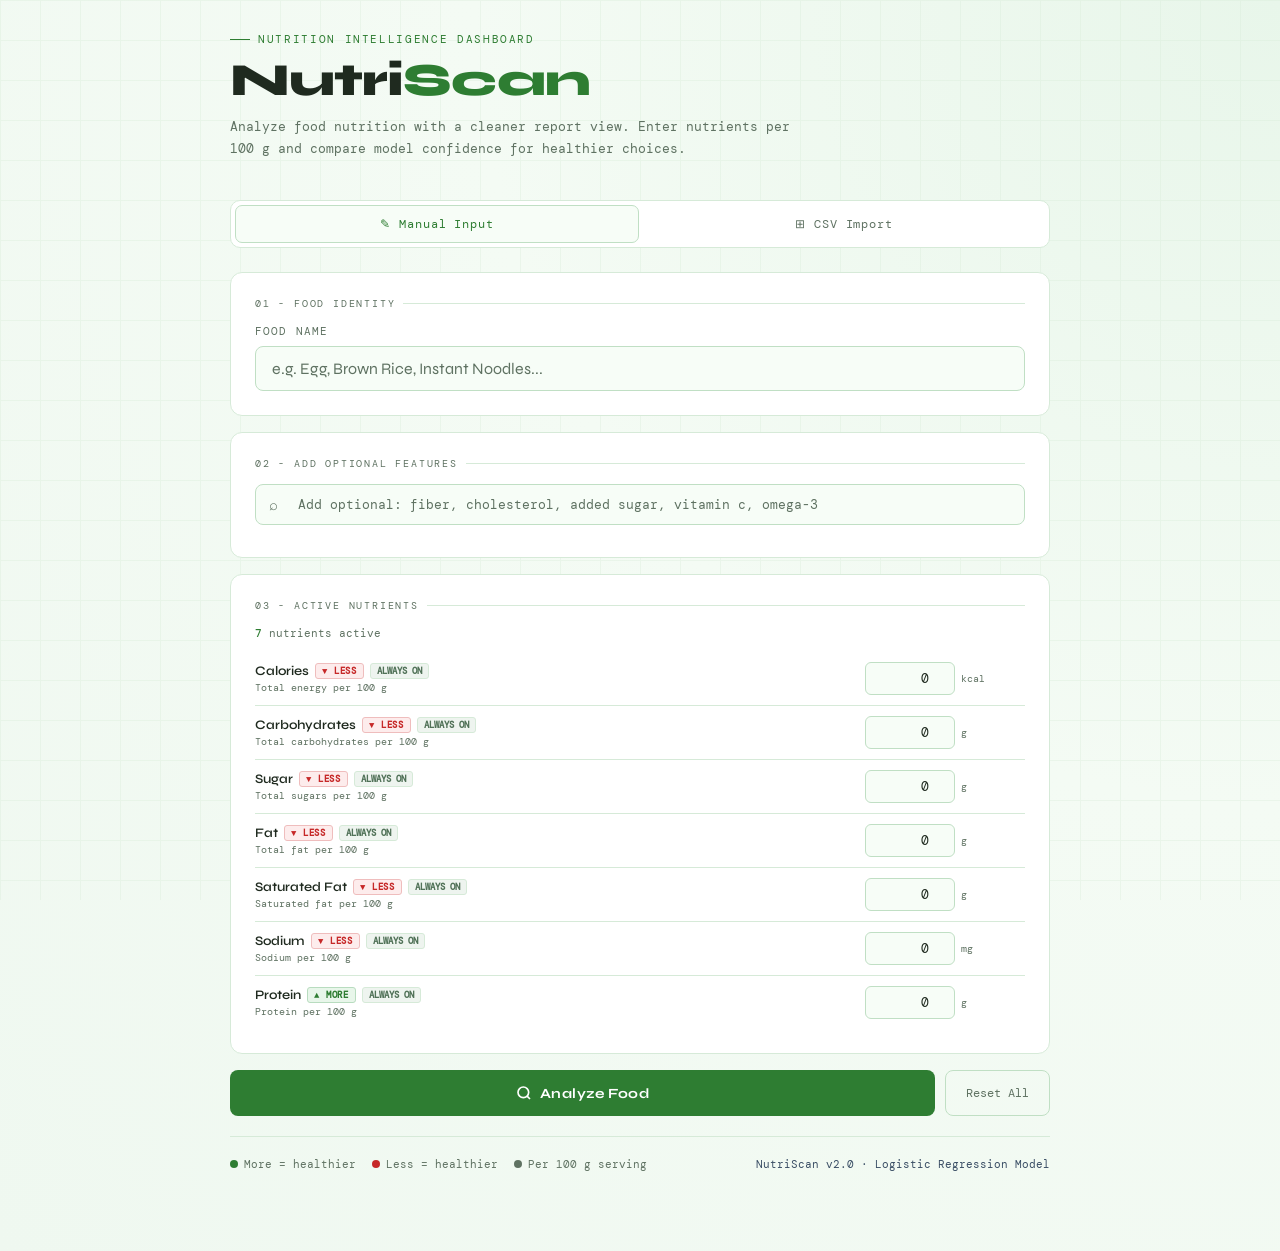
==== commit 5a970dba: "recolor ui + refactor code" ====
--- a/templates/index.html
+++ b/templates/index.html
@@ -3,538 +3,20 @@
 <head>
 <meta charset="UTF-8">
 <meta name="viewport" content="width=device-width, initial-scale=1.0">
-<title>NutriScan — Food Healthiness Predictor</title>
+<link rel="icon" type="image/png" href="/static/icon/icon.png">
+<title>NutriScan - Nutrition Intelligence</title>
 <link href="https://fonts.googleapis.com/css2?family=DM+Mono:ital,wght@0,300;0,400;0,500;1,300&family=Syne:wght@400;600;700;800&display=swap" rel="stylesheet">
-<style>
-  :root {
-    --bg:       #0a0e1a;
-    --surface:  #111827;
-    --surface2: #1a2235;
-    --border:   #1e2d45;
-    --border2:  #253550;
-    --green:    #00e5a0;
-    --green-dim:#00c488;
-    --red:      #ff4d6d;
-    --red-dim:  #cc3a56;
-    --yellow:   #fbbf24;
-    --text:     #e8edf5;
-    --muted:    #7a8ba8;
-    --mono:     'DM Mono', monospace;
-    --sans:     'Syne', sans-serif;
-  }
-
-  *, *::before, *::after { box-sizing: border-box; margin: 0; padding: 0; }
-
-  html { scroll-behavior: smooth; }
-
-  body {
-    background: var(--bg);
-    color: var(--text);
-    font-family: var(--sans);
-    min-height: 100vh;
-    overflow-x: hidden;
-  }
-
-  /* ── Background grid ── */
-  body::before {
-    content: '';
-    position: fixed; inset: 0;
-    background-image:
-      linear-gradient(var(--border) 1px, transparent 1px),
-      linear-gradient(90deg, var(--border) 1px, transparent 1px);
-    background-size: 40px 40px;
-    opacity: 0.35;
-    pointer-events: none;
-    z-index: 0;
-  }
-
-  .app { position: relative; z-index: 1; max-width: 860px; margin: 0 auto; padding: 32px 20px 80px; }
-
-  /* ── Header ── */
-  .header { margin-bottom: 40px; }
-  .header-tag {
-    font-family: var(--mono);
-    font-size: 11px;
-    color: var(--green);
-    letter-spacing: 0.15em;
-    text-transform: uppercase;
-    margin-bottom: 10px;
-    display: flex; align-items: center; gap: 8px;
-  }
-  .header-tag::before {
-    content: '';
-    width: 20px; height: 1px;
-    background: var(--green);
-  }
-  .header h1 {
-    font-size: clamp(28px, 5vw, 46px);
-    font-weight: 800;
-    line-height: 1.05;
-    letter-spacing: -0.02em;
-    color: var(--text);
-  }
-  .header h1 span { color: var(--green); }
-  .header p {
-    margin-top: 12px;
-    font-family: var(--mono);
-    font-size: 13px;
-    color: var(--muted);
-    line-height: 1.7;
-    max-width: 560px;
-  }
-
-  /* ── Card ── */
-  .card {
-    background: var(--surface);
-    border: 1px solid var(--border);
-    border-radius: 12px;
-    padding: 24px;
-    margin-bottom: 16px;
-  }
-  .card-label {
-    font-family: var(--mono);
-    font-size: 10px;
-    letter-spacing: 0.18em;
-    text-transform: uppercase;
-    color: var(--muted);
-    margin-bottom: 14px;
-    display: flex; align-items: center; gap: 8px;
-  }
-  .card-label::after {
-    content: '';
-    flex: 1; height: 1px;
-    background: var(--border);
-  }
-
-  /* ── Food name input ── */
-  .food-input-wrap { position: relative; }
-  .food-input-wrap label {
-    display: block;
-    font-family: var(--mono);
-    font-size: 11px;
-    color: var(--muted);
-    letter-spacing: 0.1em;
-    margin-bottom: 8px;
-  }
-  .food-input {
-    width: 100%;
-    background: var(--surface2);
-    border: 1px solid var(--border2);
-    border-radius: 8px;
-    padding: 12px 16px;
-    font-family: var(--sans);
-    font-size: 16px;
-    font-weight: 600;
-    color: var(--text);
-    outline: none;
-    transition: border-color 0.2s;
-  }
-  .food-input:focus { border-color: var(--green); }
-  .food-input::placeholder { color: var(--muted); font-weight: 400; }
-
-  /* ── Search bar ── */
-  .search-wrap { position: relative; }
-  .search-input {
-    width: 100%;
-    background: var(--surface2);
-    border: 1px solid var(--border2);
-    border-radius: 8px;
-    padding: 11px 16px 11px 42px;
-    font-family: var(--mono);
-    font-size: 13px;
-    color: var(--text);
-    outline: none;
-    transition: border-color 0.2s;
-  }
-  .search-input:focus { border-color: var(--green); }
-  .search-input::placeholder { color: var(--muted); }
-  .search-icon {
-    position: absolute; left: 14px; top: 50%; transform: translateY(-50%);
-    color: var(--muted); font-size: 15px; pointer-events: none;
-  }
-
-  /* ── Search results dropdown ── */
-  .search-results {
-    margin-top: 8px;
-    display: flex;
-    flex-wrap: wrap;
-    gap: 6px;
-    min-height: 0;
-  }
-  .search-chip {
-    display: inline-flex; align-items: center; gap: 5px;
-    background: var(--surface2);
-    border: 1px solid var(--border2);
-    border-radius: 100px;
-    padding: 5px 12px;
-    font-family: var(--mono);
-    font-size: 11px;
-    color: var(--text);
-    cursor: pointer;
-    transition: border-color 0.15s, background 0.15s;
-    white-space: nowrap;
-  }
-  .search-chip:hover { border-color: var(--green); background: #0e2a20; color: var(--green); }
-  .search-chip .chip-arrow { font-size: 10px; }
-  .search-chip .chip-arrow.up { color: var(--green); }
-  .search-chip .chip-arrow.down { color: var(--red); }
-  .search-no-result {
-    font-family: var(--mono);
-    font-size: 12px;
-    color: var(--muted);
-    padding: 6px 0;
-  }
-
-  /* ── Active nutrients panel ── */
-  .active-panel { display: flex; flex-direction: column; gap: 0; }
-  .nutrient-row {
-    display: flex; align-items: center; gap: 10px;
-    padding: 10px 0;
-    border-bottom: 1px solid var(--border);
-    animation: slideIn 0.18s ease-out;
-  }
-  .nutrient-row:last-child { border-bottom: none; }
-
-  @keyframes slideIn {
-    from { opacity: 0; transform: translateY(-6px); }
-    to   { opacity: 1; transform: translateY(0); }
-  }
-
-  .nutrient-meta { flex: 1; min-width: 0; }
-  .nutrient-name {
-    font-family: var(--sans);
-    font-size: 13px;
-    font-weight: 600;
-    color: var(--text);
-    display: flex; align-items: center; gap: 6px;
-  }
-  .nutrient-name .dir-badge {
-    font-family: var(--mono);
-    font-size: 9px;
-    padding: 1px 6px;
-    border-radius: 3px;
-    letter-spacing: 0.08em;
-  }
-  .dir-up   { background: #0a2e1e; color: var(--green); border: 1px solid #1a5c3a; }
-  .dir-down { background: #2e0a12; color: var(--red);   border: 1px solid #5c1a26; }
-  .always-badge {
-    font-family: var(--mono); font-size: 9px;
-    background: #1a2a40; color: #6b8caf;
-    border: 1px solid #253550;
-    padding: 1px 6px; border-radius: 3px;
-  }
-  .nutrient-desc {
-    font-family: var(--mono);
-    font-size: 10px;
-    color: var(--muted);
-    margin-top: 2px;
-  }
-  .nutrient-input-group {
-    display: flex; align-items: center; gap: 6px;
-    flex-shrink: 0;
-  }
-  .nutrient-input {
-    width: 90px;
-    background: var(--surface2);
-    border: 1px solid var(--border2);
-    border-radius: 6px;
-    padding: 7px 10px;
-    font-family: var(--mono);
-    font-size: 13px;
-    color: var(--text);
-    text-align: right;
-    outline: none;
-    transition: border-color 0.15s;
-  }
-  .nutrient-input:focus { border-color: var(--green); }
-  .nutrient-unit {
-    font-family: var(--mono);
-    font-size: 10px;
-    color: var(--muted);
-    min-width: 28px;
-  }
-  .remove-btn {
-    width: 26px; height: 26px;
-    background: transparent;
-    border: 1px solid var(--border2);
-    border-radius: 6px;
-    color: var(--muted);
-    cursor: pointer;
-    font-size: 14px;
-    display: flex; align-items: center; justify-content: center;
-    transition: border-color 0.15s, color 0.15s, background 0.15s;
-    flex-shrink: 0;
-  }
-  .remove-btn:hover { border-color: var(--red); color: var(--red); background: #2e0a12; }
-
-  .empty-state {
-    padding: 24px 0;
-    text-align: center;
-    font-family: var(--mono);
-    font-size: 12px;
-    color: var(--muted);
-  }
-  .active-count {
-    font-family: var(--mono);
-    font-size: 11px;
-    color: var(--muted);
-    margin-bottom: 12px;
-  }
-  .active-count span { color: var(--green); font-weight: 500; }
-
-  /* ── Buttons ── */
-  .btn-row { display: flex; gap: 10px; flex-wrap: wrap; margin-top: 4px; }
-  .btn-primary {
-    flex: 1; min-width: 180px;
-    background: var(--green);
-    color: #000;
-    border: none;
-    border-radius: 8px;
-    padding: 14px 24px;
-    font-family: var(--sans);
-    font-size: 14px;
-    font-weight: 700;
-    letter-spacing: 0.03em;
-    cursor: pointer;
-    transition: background 0.15s, transform 0.1s;
-    display: flex; align-items: center; justify-content: center; gap: 8px;
-  }
-  .btn-primary:hover  { background: var(--green-dim); }
-  .btn-primary:active { transform: scale(0.98); }
-  .btn-secondary {
-    background: transparent;
-    color: var(--muted);
-    border: 1px solid var(--border2);
-    border-radius: 8px;
-    padding: 14px 20px;
-    font-family: var(--mono);
-    font-size: 12px;
-    cursor: pointer;
-    transition: border-color 0.15s, color 0.15s;
-  }
-  .btn-secondary:hover { border-color: var(--muted); color: var(--text); }
-
-  /* ── Result panel ── */
-  #result-panel { display: none; }
-  #result-panel.visible { display: block; }
-
-  .result-verdict {
-    display: flex; align-items: center; gap: 20px;
-    padding: 24px;
-    border-radius: 12px;
-    margin-bottom: 16px;
-    position: relative;
-    overflow: hidden;
-  }
-  .result-verdict::before {
-    content: '';
-    position: absolute; inset: 0;
-    opacity: 0.06;
-  }
-  .result-verdict.healthy    { border: 1px solid var(--green);  background: #051a10; }
-  .result-verdict.healthy::before    { background: var(--green); }
-  .result-verdict.unhealthy  { border: 1px solid var(--red);    background: #1a0508; }
-  .result-verdict.unhealthy::before  { background: var(--red); }
-  .result-verdict.borderline { border: 1px solid var(--yellow); background: #1a1400; }
-  .result-verdict.borderline::before { background: var(--yellow); }
-  .borderline .verdict-label  { color: var(--yellow); }
-  .borderline .verdict-bar    { background: var(--yellow); }
-
-  .verdict-label {
-    font-size: clamp(32px, 6vw, 52px);
-    font-weight: 800;
-    letter-spacing: -0.03em;
-    line-height: 1;
-  }
-  .healthy    .verdict-label { color: var(--green); }
-  .unhealthy  .verdict-label { color: var(--red); }
-  .borderline .verdict-label { color: var(--yellow); }
-
-  .verdict-details { flex: 1; }
-  .verdict-food-name {
-    font-family: var(--mono);
-    font-size: 12px;
-    color: var(--muted);
-    margin-bottom: 6px;
-    text-transform: uppercase;
-    letter-spacing: 0.1em;
-  }
-  .verdict-bar-wrap {
-    background: rgba(255,255,255,0.08);
-    border-radius: 4px;
-    height: 6px;
-    margin: 10px 0 8px;
-    overflow: hidden;
-  }
-  .verdict-bar { height: 100%; border-radius: 4px; transition: width 0.6s cubic-bezier(0.16,1,0.3,1); }
-  .healthy    .verdict-bar { background: var(--green); }
-  .unhealthy  .verdict-bar { background: var(--red); }
-  .borderline .verdict-bar { background: var(--yellow); }
-
-  .verdict-scores {
-    display: flex; gap: 20px; flex-wrap: nowrap;
-    font-family: var(--mono);
-    margin-top: 8px;
-  }
-  .score-item {
-    display: flex; flex-direction: column; align-items: flex-start; gap: 2px;
-  }
-  .score-pct  { font-size: 20px; font-weight: 600; line-height: 1; white-space: nowrap; }
-  .score-lbl  { font-size: 9px; color: var(--muted); white-space: nowrap; letter-spacing: 0.08em; text-transform: uppercase; }
-  .healthy  .score-pct.h { color: var(--green); }
-  .unhealthy .score-pct.u { color: var(--red); }
-
-  /* ── Factor table ── */
-  .factor-grid { display: grid; grid-template-columns: 1fr 1fr; gap: 12px; margin-bottom: 16px; }
-  @media (max-width: 560px) { .factor-grid { grid-template-columns: 1fr; } }
-  .factor-col-label {
-    font-family: var(--mono);
-    font-size: 10px;
-    letter-spacing: 0.15em;
-    text-transform: uppercase;
-    margin-bottom: 8px;
-    padding: 6px 10px;
-    border-radius: 6px;
-  }
-  .factor-col-label.pos { color: var(--green); background: #051a10; border: 1px solid #0a3a1e; }
-  .factor-col-label.neg { color: var(--red);   background: #1a0508; border: 1px solid #3a0a12; }
-
-  .factor-item {
-    display: flex; justify-content: space-between; align-items: center;
-    padding: 7px 10px;
-    border-radius: 6px;
-    margin-bottom: 4px;
-    font-family: var(--mono);
-    font-size: 11px;
-  }
-  .factor-item.pos { background: #030d07; }
-  .factor-item.neg { background: #0d0305; }
-  .factor-name.pos { color: #9bf5d4; }
-  .factor-name.neg { color: #ffb3c0; }
-  .factor-val.pos  { color: var(--green); font-weight: 500; }
-  .factor-val.neg  { color: var(--red);   font-weight: 500; }
-
-  /* ── Excluded strip ── */
-  .excluded-strip {
-    font-family: var(--mono);
-    font-size: 11px;
-    color: var(--muted);
-    padding: 12px 16px;
-    background: var(--surface2);
-    border: 1px solid var(--border);
-    border-radius: 8px;
-    line-height: 1.7;
-  }
-  .excluded-strip strong { color: #5a6e88; }
-
-  /* ── Legend ── */
-  .legend {
-    display: flex; gap: 16px; flex-wrap: wrap;
-    font-family: var(--mono);
-    font-size: 11px;
-    color: var(--muted);
-    margin-top: 20px;
-    padding-top: 20px;
-    border-top: 1px solid var(--border);
-  }
-  .legend-item { display: flex; align-items: center; gap: 6px; }
-  .legend-dot { width: 8px; height: 8px; border-radius: 50%; }
-
-  /* ── Scrollbar ── */
-  ::-webkit-scrollbar { width: 6px; }
-  ::-webkit-scrollbar-track { background: var(--bg); }
-  ::-webkit-scrollbar-thumb { background: var(--border2); border-radius: 3px; }
-
-  /* ── Tabs ── */
-  .tab-bar {
-    display: flex; gap: 4px;
-    background: var(--surface); border: 1px solid var(--border);
-    border-radius: 10px; padding: 4px;
-    margin-bottom: 24px;
-  }
-  .tab-btn {
-    flex: 1; padding: 10px 16px;
-    background: transparent; border: none; border-radius: 7px;
-    font-family: var(--mono); font-size: 12px; letter-spacing: 0.08em;
-    color: var(--muted); cursor: pointer;
-    transition: background 0.15s, color 0.15s;
-    display: flex; align-items: center; justify-content: center; gap: 8px;
-  }
-  .tab-btn:hover { color: var(--text); background: var(--surface2); }
-  .tab-btn.active {
-    background: var(--surface2); color: var(--green);
-    border: 1px solid var(--border2);
-  }
-  .tab-btn.active .tab-icon { color: var(--green); }
-  .tab-pane { display: none; }
-  .tab-pane.active { display: block; }
-
-  /* ── CSV section (moved inside tab) ── */
-  .csv-drop {
-    border: 2px dashed var(--border2); border-radius: 12px; padding: 40px 20px;
-    text-align: center; cursor: pointer;
-    transition: border-color 0.2s, background 0.2s;
-    font-family: var(--mono); font-size: 12px; color: var(--muted);
-  }
-  .csv-drop:hover, .csv-drop.drag-over { border-color: var(--green); background: #051a10; color: var(--green); }
-  .csv-drop input[type=file] { display: none; }
-  .csv-table-wrap { overflow-x: auto; margin-top: 12px; }
-  .csv-table { width: 100%; border-collapse: collapse; font-family: var(--mono); font-size: 11px; }
-  .csv-table th { text-align: left; color: var(--muted); font-size: 9px; letter-spacing: 0.12em;
-    text-transform: uppercase; padding: 8px 12px; border-bottom: 1px solid var(--border); white-space: nowrap; }
-  .csv-table td { padding: 8px 12px; border-bottom: 1px solid #151f30; vertical-align: middle; white-space: nowrap; }
-  .csv-table tr:hover td { background: rgba(255,255,255,0.02); }
-  .verdict-chip { font-size: 10px; padding: 3px 10px; border-radius: 100px; font-weight: 600; letter-spacing: 0.06em; }
-  .verdict-chip.healthy    { background: #051a10; color: var(--green);  border: 1px solid #0a3a1e; }
-  .verdict-chip.unhealthy  { background: #1a0508; color: var(--red);    border: 1px solid #3a0a12; }
-  .verdict-chip.borderline { background: #1a1200; color: var(--yellow); border: 1px solid #5a4200; }
-  .btn-view-detail {
-    background: transparent; border: 1px solid var(--border2); color: var(--muted);
-    font-family: var(--mono); font-size: 10px; padding: 4px 10px; border-radius: 6px;
-    cursor: pointer; transition: border-color 0.15s, color 0.15s;
-  }
-  .btn-view-detail:hover { border-color: var(--green); color: var(--green); }
-
-  /* ── Contribution table ── */
-  .contrib-table { width: 100%; border-collapse: collapse; font-family: var(--mono); font-size: 11px; margin-top: 8px; }
-  .contrib-table th { text-align: left; color: var(--muted); font-size: 9px; letter-spacing: 0.12em;
-    text-transform: uppercase; padding: 6px 8px; border-bottom: 1px solid var(--border); }
-  .contrib-table td { padding: 7px 8px; border-bottom: 1px solid #151f30; vertical-align: middle; }
-  .contrib-table tr:last-child td { border-bottom: none; }
-  .contrib-table tr:hover td { background: rgba(255,255,255,0.02); }
-  .weight-bar-wrap { width: 100px; height: 6px; background: rgba(255,255,255,0.06); border-radius: 3px; position: relative; overflow: visible; }
-  .weight-bar { height: 100%; border-radius: 3px; position: absolute; }
-  .weight-bar.pos { background: var(--green); left: 0; }
-  .weight-bar.neg { background: var(--red);   left: 0; }
-  .effect-badge { font-size: 9px; padding: 2px 7px; border-radius: 3px; letter-spacing: 0.06em; white-space: nowrap; }
-  .effect-badge.pos { background: #051a10; color: var(--green); border: 1px solid #0a3a1e; }
-  .effect-badge.neg { background: #1a0508; color: var(--red);   border: 1px solid #3a0a12; }
-
-  /* ── Detail modal ── */
-  .modal-overlay { display: none; position: fixed; inset: 0; background: rgba(0,0,0,0.75);
-    z-index: 100; overflow-y: auto; padding: 40px 20px; }
-  .modal-overlay.open { display: flex; align-items: flex-start; justify-content: center; }
-  .modal-box { background: var(--surface); border: 1px solid var(--border); border-radius: 16px;
-    width: 100%; max-width: 720px; padding: 28px; position: relative; }
-  .modal-close { position: absolute; top: 16px; right: 16px; background: transparent;
-    border: 1px solid var(--border2); color: var(--muted); width: 30px; height: 30px;
-    border-radius: 6px; cursor: pointer; font-size: 16px;
-    display: flex; align-items: center; justify-content: center; }
-  .modal-close:hover { border-color: var(--red); color: var(--red); }
-
-</style>
+<link rel="stylesheet" href="/static/css/index.css">
 </head>
 <body>
 <div class="app">
 
-  <!-- HEADER -->
   <div class="header">
-    <div class="header-tag">Nutrition Analysis Tool</div>
+    <div class="header-tag">Nutrition Intelligence Dashboard</div>
     <h1>Nutri<span>Scan</span></h1>
-    <p>Enter a food's nutritional profile. Add only the nutrients that actually exist in that food — absent nutrients are automatically excluded from scoring.</p>
+    <p>Analyze food nutrition with a cleaner report view. Enter nutrients per 100 g and compare model confidence for healthier choices.</p>
   </div>
 
-  <!-- TABS -->
   <div class="tab-bar">
     <button class="tab-btn active" id="tab-manual" onclick="switchTab('manual')">
       <span class="tab-icon">✎</span> Manual Input
@@ -544,21 +26,17 @@
     </button>
   </div>
 
-  <!-- ══ TAB: MANUAL ══════════════════════════════════════════════ -->
   <div class="tab-pane active" id="pane-manual">
-
-    <!-- FOOD NAME -->
     <div class="card">
-      <div class="card-label">01 — Food Identity</div>
+      <div class="card-label">01 - Food Identity</div>
       <div class="food-input-wrap">
         <label>FOOD NAME</label>
-        <input type="text" class="food-input" id="food-name" placeholder="e.g. Egg, Brown Rice, Instant Noodles…" autocomplete="off">
+        <input type="text" class="food-input" id="food-name" placeholder="e.g. Egg, Brown Rice, Instant Noodles..." autocomplete="off">
       </div>
     </div>
 
-    <!-- SEARCH & ADD -->
     <div class="card">
-      <div class="card-label">02 — Add Optional Features</div>
+      <div class="card-label">02 - Add Optional Features</div>
       <div class="search-wrap">
         <span class="search-icon">⌕</span>
         <input type="text" class="search-input" id="nutrient-search"
@@ -567,14 +45,12 @@
       <div class="search-results" id="search-results"></div>
     </div>
 
-    <!-- ACTIVE NUTRIENTS -->
     <div class="card">
-      <div class="card-label">03 — Active Nutrients</div>
+      <div class="card-label">03 - Active Nutrients</div>
       <div class="active-count" id="active-count"><span>1</span> nutrient active</div>
       <div class="active-panel" id="active-panel"></div>
     </div>
 
-    <!-- ACTIONS -->
     <div class="btn-row">
       <button class="btn-primary" id="btn-predict">
         <svg width="16" height="16" viewBox="0 0 24 24" fill="none" stroke="currentColor" stroke-width="2.5"><circle cx="11" cy="11" r="8"/><path d="m21 21-4.35-4.35"/></svg>
@@ -583,50 +59,44 @@
       <button class="btn-secondary" id="btn-reset">Reset All</button>
     </div>
 
-    <!-- RESULT -->
-    <div id="result-panel" style="margin-top:24px">
+    <div id="result-panel" class="result-panel-spacing">
       <div class="card">
-        <div class="card-label">04 — Analysis Result</div>
+        <div class="card-label">04 - Analysis Result</div>
         <div id="result-inner"></div>
       </div>
     </div>
 
-    <!-- LEGEND -->
     <div class="legend">
-      <div class="legend-item"><div class="legend-dot" style="background:var(--green)"></div>More = healthier</div>
-      <div class="legend-item"><div class="legend-dot" style="background:var(--red)"></div>Less = healthier</div>
-      <div class="legend-item"><div class="legend-dot" style="background:var(--muted)"></div>Per 100 g serving</div>
-      <div class="legend-item" style="margin-left:auto;color:#3a4e65;">NutriScan v2.0 · Logistic Regression Model</div>
+      <div class="legend-item"><div class="legend-dot legend-dot-green"></div>More = healthier</div>
+      <div class="legend-item"><div class="legend-dot legend-dot-red"></div>Less = healthier</div>
+      <div class="legend-item"><div class="legend-dot legend-dot-muted"></div>Per 100 g serving</div>
+      <div class="legend-item legend-item-version">NutriScan v2.0 · Logistic Regression Model</div>
     </div>
+  </div>
 
-  </div><!-- /pane-manual -->
-
-  <!-- ══ TAB: CSV ══════════════════════════════════════════════════ -->
   <div class="tab-pane" id="pane-csv">
-
     <div class="card">
-      <div class="card-label">01 — Upload CSV File</div>
-      <p style="font-family:var(--mono);font-size:11px;color:var(--muted);line-height:1.8;margin-bottom:16px;">
-        Required columns: <span style="color:var(--text)">calories, carbohydrates, sugar, fat, saturated_fat, sodium, protein</span><br>
-        Optional columns: <span style="color:var(--text)">fiber, cholesterol, added_sugar, vitamin_c, omega3, name / food_name</span><br>
+      <div class="card-label">01 - Upload CSV File</div>
+      <p class="csv-guidance">
+        Required columns: <span class="csv-guidance-strong">calories, carbohydrates, sugar, fat, saturated_fat, sodium, protein</span><br>
+        Optional columns: <span class="csv-guidance-strong">fiber, cholesterol, added_sugar, vitamin_c, omega3, name / food_name</span><br>
         Missing optional columns are automatically estimated by the model.
       </p>
       <div class="csv-drop" id="csv-drop">
-        <div style="font-size:32px;margin-bottom:10px;">📂</div>
-        <div style="font-weight:600;margin-bottom:4px;">Drop your CSV here</div>
-        <div>or <span style="color:var(--green);text-decoration:underline;cursor:pointer"
+        <div class="csv-drop-icon">📂</div>
+        <div class="csv-drop-title">Drop your CSV here</div>
+        <div>or <span class="csv-drop-browse"
           onclick="event.stopPropagation();document.getElementById('csv-file-input').click()">browse files</span></div>
-        <div style="font-size:10px;margin-top:8px;color:#4a5e78">Accepts .csv files only · All values per 100g</div>
+        <div class="csv-drop-note">Accepts .csv files only · All values per 100g</div>
         <input type="file" id="csv-file-input" accept=".csv">
       </div>
-      <div id="csv-status" style="margin-top:12px;font-family:var(--mono);font-size:12px;color:var(--muted);min-height:20px;"></div>
+      <div id="csv-status" class="csv-status"></div>
     </div>
 
-    <!-- RESULTS TABLE -->
-    <div id="csv-results-wrap" style="display:none;">
+    <div id="csv-results-wrap" class="hidden">
       <div class="card">
-        <div class="card-label">02 — Classification Report</div>
-        <div id="csv-summary" style="display:flex;gap:12px;flex-wrap:wrap;margin-bottom:20px;"></div>
+        <div class="card-label">02 - Classification Report</div>
+        <div id="csv-summary" class="csv-summary"></div>
         <div class="csv-table-wrap">
           <table class="csv-table">
             <thead>
@@ -642,614 +112,39 @@
             <tbody id="csv-table-body"></tbody>
           </table>
         </div>
+
+        <div class="export-bar">
+          <button class="btn-export" onclick="exportSummaryCSV()">
+            <svg width="13" height="13" viewBox="0 0 24 24" fill="none" stroke="currentColor" stroke-width="2"><path d="M21 15v4a2 2 0 0 1-2 2H5a2 2 0 0 1-2-2v-4"/><polyline points="7 10 12 15 17 10"/><line x1="12" y1="15" x2="12" y2="3"/></svg>
+            Export Summary CSV
+          </button>
+          <button class="btn-export json" onclick="exportFullJSON()">
+            <svg width="13" height="13" viewBox="0 0 24 24" fill="none" stroke="currentColor" stroke-width="2"><path d="M21 15v4a2 2 0 0 1-2 2H5a2 2 0 0 1-2-2v-4"/><polyline points="7 10 12 15 17 10"/><line x1="12" y1="15" x2="12" y2="3"/></svg>
+            Export Full JSON (with details)
+          </button>
+          <span class="export-note">
+            CSV = summary table · JSON = all nutrient contributions per food
+          </span>
+        </div>
       </div>
     </div>
+  </div>
 
-  </div><!-- /pane-csv -->
+</div>
 
-</div><!-- /app -->
-
-<!-- DETAIL MODAL -->
 <div class="modal-overlay" id="detail-modal">
   <div class="modal-box">
-    <button class="modal-close" onclick="closeModal()">✕</button>
-    <div id="modal-content"></div>
+    <div class="modal-toolbar">
+      <button class="btn-export single modal-export-btn" id="modal-export-btn" onclick="exportSingleJSON(currentModalIdx)">
+        <svg width="13" height="13" viewBox="0 0 24 24" fill="none" stroke="currentColor" stroke-width="2"><path d="M21 15v4a2 2 0 0 1-2 2H5a2 2 0 0 1-2-2v-4"/><polyline points="7 10 12 15 17 10"/><line x1="12" y1="15" x2="12" y2="3"/></svg>
+        Export This Food (JSON)
+      </button>
+      <button class="modal-close modal-close-inline" onclick="closeModal()">✕</button>
+    </div>
+    <div id="modal-content" class="modal-content-spacing"></div>
   </div>
 </div>
 
-<script>
-// ═══════════════════════════════════════════════════════════════════
-// NUTRIENT REGISTRY — only features the model is trained on
-// Core (9): always shown, all required for prediction
-// Optional (3): searchable, improve accuracy if provided
-// ═══════════════════════════════════════════════════════════════════
-// Core (7): on every nutrition label — always required, always shown
-// Optional (5): not in all foods — searchable, improve accuracy if provided
-const CORE_KEYS     = ["calories","carbohydrates","sugar","fat","saturated_fat","sodium","protein"];
-const OPTIONAL_KEYS = ["fiber","cholesterol","added_sugar","vitamin_c","omega3"];
-
-const NUTRIENTS = [
-  // ── CORE — always shown ───────────────────────────────────────────
-  {key:"calories",      label:"Calories",      unit:"kcal", dir:-1, max:900,  desc:"Total energy per 100 g"},
-  {key:"carbohydrates", label:"Carbohydrates", unit:"g",    dir:-1, max:100,  desc:"Total carbohydrates per 100 g"},
-  {key:"sugar",         label:"Sugar",         unit:"g",    dir:-1, max:60,   desc:"Total sugars per 100 g"},
-  {key:"fat",           label:"Fat",           unit:"g",    dir:-1, max:50,   desc:"Total fat per 100 g"},
-  {key:"saturated_fat", label:"Saturated Fat", unit:"g",    dir:-1, max:30,   desc:"Saturated fat per 100 g"},
-  {key:"sodium",        label:"Sodium",        unit:"mg",   dir:-1, max:2000, desc:"Sodium per 100 g"},
-  {key:"protein",       label:"Protein",       unit:"g",    dir:+1, max:50,   desc:"Protein per 100 g"},
-  // ── OPTIONAL — add for better accuracy ───────────────────────────
-  {key:"fiber",         label:"Fiber",         unit:"g",    dir:+1, max:20,   desc:"Not present in all foods"},
-  {key:"cholesterol",   label:"Cholesterol",   unit:"mg",   dir:-1, max:300,  desc:"Absent in plant-based foods"},
-  {key:"added_sugar",   label:"Added Sugar",   unit:"g",    dir:-1, max:50,   desc:"Strongest unhealthy signal"},
-  {key:"vitamin_c",     label:"Vitamin C",     unit:"mg",   dir:+1, max:100,  desc:"Strong healthy signal"},
-  {key:"omega3",        label:"Omega-3",       unit:"g",    dir:+1, max:5,    desc:"Healthy fat signal"},
-];
-
-const KEYS  = NUTRIENTS.map(n => n.key);
-const N_MAP = Object.fromEntries(NUTRIENTS.map(n => [n.key, n]));
-const ALWAYS_ON = CORE_KEYS;   // all 9 core features are always shown
-
-
-// ═══════════════════════════════════════════════════════════════════
-// STATE
-// ═══════════════════════════════════════════════════════════════════
-const activeNutrients = new Map(); // key → value (number)
-// All 9 core features are always active
-CORE_KEYS.forEach(k => activeNutrients.set(k, 0));
-
-// ═══════════════════════════════════════════════════════════════════
-// DOM REFS
-// ═══════════════════════════════════════════════════════════════════
-const $foodName    = document.getElementById('food-name');
-const $search      = document.getElementById('nutrient-search');
-const $searchRes   = document.getElementById('search-results');
-const $panel       = document.getElementById('active-panel');
-const $count       = document.getElementById('active-count');
-const $btnPredict  = document.getElementById('btn-predict');
-const $btnReset    = document.getElementById('btn-reset');
-const $resultPanel = document.getElementById('result-panel');
-const $resultInner = document.getElementById('result-inner');
-
-// ═══════════════════════════════════════════════════════════════════
-// RENDER ACTIVE PANEL
-// ═══════════════════════════════════════════════════════════════════
-function renderPanel() {
-  const n = activeNutrients.size;
-  $count.innerHTML = `<span>${n}</span> nutrient${n === 1 ? '' : 's'} active`;
-
-  if (n === 0) {
-    $panel.innerHTML = '<div class="empty-state">No nutrients added yet.<br>Search above to add nutrients.</div>';
-    return;
-  }
-
-  $panel.innerHTML = '';
-  for (const [key, val] of activeNutrients) {
-    const meta    = N_MAP[key];
-    const isAlways = ALWAYS_ON.includes(key);
-    const dirClass = meta.dir === 1 ? 'up' : 'down';
-    const dirLabel = meta.dir === 1 ? '▲ MORE' : '▼ LESS';
-    const dirCls   = meta.dir === 1 ? 'dir-up' : 'dir-down';
-
-    const row = document.createElement('div');
-    row.className = 'nutrient-row';
-    row.dataset.key = key;
-
-    row.innerHTML = `
-      <div class="nutrient-meta">
-        <div class="nutrient-name">
-          ${meta.label}
-          <span class="dir-badge ${dirCls}">${dirLabel}</span>
-          ${isAlways ? '<span class="always-badge">ALWAYS ON</span>' : ''}
-        </div>
-        <div class="nutrient-desc">${meta.desc}</div>
-      </div>
-      <div class="nutrient-input-group">
-        <input type="number" class="nutrient-input" data-key="${key}"
-          value="${val === null ? '' : val}" min="0" max="${meta.max * 3}" step="0.1"
-          placeholder="0">
-        <span class="nutrient-unit">${meta.unit}</span>
-      </div>
-      ${isAlways
-        ? '<div style="width:26px"></div>'
-        : `<button class="remove-btn" data-key="${key}" title="Remove">✕</button>`}
-    `;
-
-    $panel.appendChild(row);
-  }
-
-  // Bind input changes
-  $panel.querySelectorAll('.nutrient-input').forEach(inp => {
-    inp.addEventListener('input', e => {
-      const k = e.target.dataset.key;
-      const raw = e.target.value.trim();
-      activeNutrients.set(k, raw === '' ? null : parseFloat(raw));
-    });
-  });
-
-  // Bind remove buttons
-  $panel.querySelectorAll('.remove-btn').forEach(btn => {
-    btn.addEventListener('click', e => {
-      const k = e.currentTarget.dataset.key;
-      activeNutrients.delete(k);
-      renderPanel();
-      renderSearch($search.value);
-    });
-  });
-}
-
-// ═══════════════════════════════════════════════════════════════════
-// SEARCH
-// ═══════════════════════════════════════════════════════════════════
-function renderSearch(query) {
-  $searchRes.innerHTML = '';
-  if (!query.trim()) return;
-
-  const q = query.toLowerCase();
-  const matches = NUTRIENTS.filter(n =>
-    OPTIONAL_KEYS.includes(n.key) &&
-    (n.label.toLowerCase().includes(q) || n.key.toLowerCase().includes(q)) &&
-    !activeNutrients.has(n.key)
-  ).slice(0, 9);
-
-  if (matches.length === 0) {
-    const alreadyAdded = NUTRIENTS.filter(n =>
-      (n.label.toLowerCase().includes(q) || n.key.toLowerCase().includes(q)) &&
-      activeNutrients.has(n.key)
-    );
-    $searchRes.innerHTML = `<span class="search-no-result">${
-      alreadyAdded.length
-        ? 'All matching nutrients already added.'
-        : `No nutrients found for "${query}".`
-    }</span>`;
-    return;
-  }
-
-  matches.forEach(n => {
-    const chip = document.createElement('button');
-    chip.className = 'search-chip';
-    chip.innerHTML = `<span class="chip-arrow ${n.dir === 1 ? 'up' : 'down'}">${n.dir === 1 ? '▲' : '▼'}</span>${n.label} <span style="color:#4a5e78;font-size:10px">${n.unit}</span>`;
-    chip.addEventListener('click', () => {
-      activeNutrients.set(n.key, null);  // null = unknown, will be imputed
-      renderPanel();
-      $search.value = '';
-      $searchRes.innerHTML = '';
-      // Scroll to new row
-      setTimeout(() => {
-        const el = $panel.querySelector(`[data-key="${n.key}"]`);
-        if (el) el.scrollIntoView({ behavior: 'smooth', block: 'nearest' });
-      }, 50);
-    });
-    $searchRes.appendChild(chip);
-  });
-}
-
-$search.addEventListener('input', e => renderSearch(e.target.value));
-
-// ═══════════════════════════════════════════════════════════════════
-// PREDICT
-// ═══════════════════════════════════════════════════════════════════
-$btnPredict.addEventListener('click', async () => {
-  // ── Validate core features ───────────────────────────────────────────────
-  // Core features must all have a value (blank = accidental, not genuinely unknown)
-  // 0 is valid (e.g. cholesterol=0 for plant foods), only truly blank inputs are caught
-  const blankCores = CORE_KEYS.filter(k => {
-    const input = document.querySelector(`.nutrient-input[data-key="${k}"]`);
-    return input && input.value.trim() === '';
-  });
-
-  if (blankCores.length > 0) {
-    const labels = blankCores.map(k => N_MAP[k].label).join(', ');
-    alert(`Please enter a value for: ${labels}\n\nEnter 0 if the food genuinely has none (e.g. Cholesterol = 0 for plant-based foods).`);
-    // Highlight the blank fields
-    blankCores.forEach(k => {
-      const input = document.querySelector(`.nutrient-input[data-key="${k}"]`);
-      if (input) {
-        input.style.borderColor = 'var(--red)';
-        setTimeout(() => input.style.borderColor = '', 3000);
-      }
-    });
-    return;
-  }
-
-  // null values = user didn't enter optional feature → Flask converts to NaN → imputer estimates
-  const nutrients = Object.fromEntries(activeNutrients);
-  const food      = $foodName.value.trim() || 'Unknown Food';
-
-  // Show loading state
-  $resultPanel.classList.add('visible');
-  $resultInner.innerHTML = `
-    <div style="text-align:center;padding:32px;font-family:var(--mono);color:var(--muted);font-size:13px;">
-      <div style="font-size:24px;margin-bottom:12px;animation:spin 1s linear infinite;display:inline-block">⟳</div>
-      <div>Running models…</div>
-    </div>
-    <style>@keyframes spin{from{transform:rotate(0deg)}to{transform:rotate(360deg)}}</style>
-  `;
-
-  try {
-    const response = await fetch('/predict', {
-      method:  'POST',
-      headers: { 'Content-Type': 'application/json' },
-      body:    JSON.stringify({ food_name: food, nutrients })
-    });
-
-    if (!response.ok) throw new Error(`Server error: ${response.status}`);
-    const d = await response.json();
-    if (d.error) throw new Error(d.error);
-
-    // ── Use the All-Features model as the main verdict ──────────────────────
-    const main         = d.all_model;
-    const isBorderline = main.is_borderline;
-    const isHealthy    = main.is_healthy;
-    const verdictClass = isBorderline ? 'borderline' : (isHealthy ? 'healthy' : 'unhealthy');
-    const verdictWord  = isBorderline ? 'BORDERLINE'  : (isHealthy ? 'HEALTHY' : 'UNHEALTHY');
-    const pctH = main.prob_healthy;
-    const pctU = main.prob_unhealthy;
-    // confidence bar width: show whichever side is dominant, or 50% for borderline
-    const barWidth = isBorderline ? 50 : (isHealthy ? pctH : pctU);
-
-    // Absent nutrients strip
-    const activeKeys = new Set(Object.keys(nutrients));
-    const absentKeys = KEYS.filter(k => !activeKeys.has(k));
-    const absentStr  = absentKeys.slice(0, 14).map(k => N_MAP[k].label).join(', ')
-      + (absentKeys.length > 14 ? ` … +${absentKeys.length - 14} more` : '');
-
-    // Top feature rows
-    function featureRows(feats) {
-      if (!feats || feats.length === 0)
-        return `<div style="font-family:var(--mono);font-size:11px;color:var(--muted);padding:6px 10px">No significant factors</div>`;
-      return feats.map(f => {
-        const isGood = f.direction === 'Healthy signal';
-        return `
-          <div class="factor-item ${isGood ? 'pos' : 'neg'}">
-            <span class="factor-name ${isGood ? 'pos' : 'neg'}">${f.reason}</span>
-          </div>`;
-      }).join('');
-    }
-
-    // Model comparison row
-    const coreHealthy = d.core_model.is_healthy;
-    const coreColor   = d.core_model.is_borderline ? 'var(--yellow)' : (coreHealthy ? 'var(--green)' : 'var(--red)');
-    const allColor    = isBorderline ? 'var(--yellow)' : (isHealthy ? 'var(--green)' : 'var(--red)');
-
-    $resultInner.innerHTML = `
-      ${d.warning ? `
-        <div style="background:#1a1400;border:1px solid #5a4200;border-radius:8px;
-          padding:10px 14px;margin-bottom:14px;font-family:var(--mono);font-size:11px;color:#fbbf24;">
-          ${d.warning}
-        </div>` : ''}
-      ${isBorderline ? `
-        <div style="background:#1a1200;border:1px solid var(--yellow);border-radius:8px;
-          padding:10px 14px;margin-bottom:14px;font-family:var(--mono);font-size:11px;color:var(--yellow);line-height:1.6;">
-          ⚠️ <strong>Borderline result</strong> — the model is not confident enough to call this Healthy or Unhealthy
-          (${pctH}% healthy vs ${pctU}% unhealthy). Try adding optional features like Added Sugar, Vitamin C, or Omega-3 for a clearer verdict.
-        </div>` : ''}
-
-      <!-- Main verdict -->
-      <div class="result-verdict ${verdictClass}">
-        <div class="verdict-label">${verdictWord}</div>
-        <div class="verdict-details">
-          <div class="verdict-food-name">${d.food_name}</div>
-          <div class="verdict-bar-wrap">
-            <div class="verdict-bar" style="width:${barWidth}%"></div>
-          </div>
-          <div style="font-family:var(--mono);font-size:9px;letter-spacing:0.12em;color:var(--muted);margin-bottom:8px;text-transform:uppercase;">Model Confidence</div>
-          <div class="verdict-scores">
-            <div class="score-item">
-              <span class="score-pct h" style="color:${isBorderline ? 'var(--muted)' : (isHealthy ? 'var(--green)' : 'var(--muted)')}">${pctH}%</span>
-              <span class="score-lbl">Confidence: Healthy</span>
-            </div>
-            <div class="score-item">
-              <span class="score-pct u" style="color:${isBorderline ? 'var(--muted)' : (!isHealthy ? 'var(--red)' : 'var(--muted)')}">${pctU}%</span>
-              <span class="score-lbl">Confidence: Unhealthy</span>
-            </div>
-            <div class="score-item">
-              <span class="score-pct" style="font-size:18px;color:var(--muted)">${activeNutrients.size}</span>
-              <span class="score-lbl">Nutrients Used</span>
-            </div>
-          </div>
-        </div>
-      </div>
-
-      <!-- Model comparison -->
-      <div style="display:grid;grid-template-columns:1fr 1fr;gap:12px;margin-bottom:16px;">
-        <div style="background:var(--surface2);border:1px solid var(--border);border-radius:10px;padding:16px;">
-          <div style="font-family:var(--mono);font-size:9px;letter-spacing:0.15em;color:var(--muted);margin-bottom:8px;">CORE MODEL (9 features)</div>
-          <div style="font-size:18px;font-weight:700;color:${coreColor};margin-bottom:4px;">${d.core_model.label.toUpperCase()}</div>
-          <div style="font-family:var(--mono);font-size:9px;color:var(--muted);margin-bottom:2px;letter-spacing:0.1em;">CONFIDENCE</div>
-          <div style="font-family:var(--mono);font-size:11px;color:var(--muted);">
-            Healthy: <span style="color:var(--green)">${d.core_model.prob_healthy}%</span> &nbsp;
-            Unhealthy: <span style="color:var(--red)">${d.core_model.prob_unhealthy}%</span>
-          </div>
-          <div style="margin-top:10px;font-family:var(--mono);font-size:10px;color:var(--muted);margin-bottom:4px;">TOP SIGNALS:</div>
-          ${d.core_model.features.map(f => {
-            const isGood = f.direction === 'Healthy signal';
-            return `<div style="font-family:var(--mono);font-size:10px;padding:3px 0;
-              color:${isGood ? 'var(--green)' : 'var(--red)'}">
-              ${isGood ? '▲' : '▼'} ${f.reason}
-            </div>`;
-          }).join('')}
-        </div>
-
-        <div style="background:var(--surface2);border:1px solid var(--border2);border-radius:10px;padding:16px;">
-          <div style="font-family:var(--mono);font-size:9px;letter-spacing:0.15em;color:var(--muted);margin-bottom:8px;">ALL-FEATURES MODEL (12 features)</div>
-          <div style="font-size:18px;font-weight:700;color:${allColor};margin-bottom:4px;">${d.all_model.label.toUpperCase()}</div>
-          <div style="font-family:var(--mono);font-size:9px;color:var(--muted);margin-bottom:2px;letter-spacing:0.1em;">CONFIDENCE</div>
-          <div style="font-family:var(--mono);font-size:11px;color:var(--muted);">
-            Healthy: <span style="color:var(--green)">${d.all_model.prob_healthy}%</span> &nbsp;
-            Unhealthy: <span style="color:var(--red)">${d.all_model.prob_unhealthy}%</span>
-          </div>
-          <div style="margin-top:10px;font-family:var(--mono);font-size:10px;color:var(--muted);margin-bottom:4px;">TOP SIGNALS:</div>
-          ${d.all_model.features.map(f => {
-            const isGood = f.direction === 'Healthy signal';
-            return `<div style="font-family:var(--mono);font-size:10px;padding:3px 0;
-              color:${isGood ? 'var(--green)' : 'var(--red)'}">
-              ${isGood ? '▲' : '▼'} ${f.reason}
-            </div>`;
-          }).join('')}
-        </div>
-      </div>
-
-      <!-- Full contribution table -->
-      <div style="margin-top:4px;">
-        <div style="font-family:var(--mono);font-size:9px;letter-spacing:0.15em;color:var(--muted);text-transform:uppercase;margin-bottom:8px;">
-          Full Nutrient Contribution Breakdown
-        </div>
-        ${buildContribTable(d.all_model.features)}
-      </div>
-    `;
-
-  } catch (err) {
-    $resultInner.innerHTML = `
-      <div style="padding:20px;font-family:var(--mono);font-size:12px;color:var(--red);
-        background:#1a0508;border:1px solid var(--red);border-radius:8px;">
-        <strong>Error:</strong> ${err.message}<br>
-        <span style="color:var(--muted);font-size:11px;">Make sure Flask is running on localhost:5000</span>
-      </div>`;
-  }
-
-  $resultPanel.classList.add('visible');
-  setTimeout(() => {
-    $resultPanel.scrollIntoView({ behavior: 'smooth', block: 'start' });
-  }, 80);
-});
-
-// ═══════════════════════════════════════════════════════════════════
-// RESET
-// ═══════════════════════════════════════════════════════════════════
-$btnReset.addEventListener('click', () => {
-  activeNutrients.clear();
-  CORE_KEYS.forEach(k => activeNutrients.set(k, 0));  // restore all core features
-  $foodName.value = '';
-  $search.value = '';
-  $searchRes.innerHTML = '';
-  $resultPanel.classList.remove('visible');
-  $resultInner.innerHTML = '';
-  renderPanel();
-});
-
-// ═══════════════════════════════════════════════════════════════════
-// INIT
-// ═══════════════════════════════════════════════════════════════════
-renderPanel();
-
-// ═══════════════════════════════════════════════════════════════════
-// TAB SWITCHING
-// ═══════════════════════════════════════════════════════════════════
-function switchTab(tab) {
-  document.querySelectorAll('.tab-btn').forEach(b => b.classList.remove('active'));
-  document.querySelectorAll('.tab-pane').forEach(p => p.classList.remove('active'));
-  document.getElementById('tab-' + tab).classList.add('active');
-  document.getElementById('pane-' + tab).classList.add('active');
-}
-
-// ═══════════════════════════════════════════════════════════════════
-// CSV BATCH ANALYSIS
-// ═══════════════════════════════════════════════════════════════════
-let csvResultsData = [];
-
-const $csvDrop        = document.getElementById('csv-drop');
-const $csvFileInput   = document.getElementById('csv-file-input');
-const $csvStatus      = document.getElementById('csv-status');
-const $csvResultsWrap = document.getElementById('csv-results-wrap');
-const $csvTableBody   = document.getElementById('csv-table-body');
-const $csvSummary     = document.getElementById('csv-summary');
-
-$csvDrop.addEventListener('dragover',  e => { e.preventDefault(); $csvDrop.classList.add('drag-over'); });
-$csvDrop.addEventListener('dragleave', ()  => $csvDrop.classList.remove('drag-over'));
-$csvDrop.addEventListener('drop', e => {
-  e.preventDefault();
-  $csvDrop.classList.remove('drag-over');
-  const file = e.dataTransfer.files[0];
-  if (file) handleCsvFile(file);
-});
-$csvDrop.addEventListener('click', () => $csvFileInput.click());
-$csvFileInput.addEventListener('change', e => {
-  if (e.target.files[0]) handleCsvFile(e.target.files[0]);
-});
-
-async function handleCsvFile(file) {
-  if (!file.name.endsWith('.csv')) {
-    $csvStatus.innerHTML = '<span style="color:var(--red)">✗ Please upload a .csv file</span>';
-    return;
-  }
-  $csvStatus.innerHTML = '<span style="color:var(--muted)">⟳ Uploading and analyzing…</span>';
-  $csvResultsWrap.style.display = 'none';
-
-  const formData = new FormData();
-  formData.append('file', file);
-
-  try {
-    const res = await fetch('/predict-csv', { method: 'POST', body: formData });
-    if (!res.ok) throw new Error(`Server error: ${res.status}`);
-    const data = await res.json();
-    if (data.error) throw new Error(data.error);
-
-    csvResultsData = data.results;
-    $csvStatus.innerHTML = `<span style="color:var(--green)">✓ Analyzed ${data.results.length} food item${data.results.length !== 1 ? 's' : ''} from <strong>${file.name}</strong></span>`;
-    renderCsvTable(data.results);
-  } catch (err) {
-    $csvStatus.innerHTML = `<span style="color:var(--red)">✗ ${err.message}</span>`;
-  }
-}
-
-function verdictChip(label) {
-  return `<span class="verdict-chip ${label.toLowerCase()}">${label.toUpperCase()}</span>`;
-}
-
-function renderCsvTable(results) {
-  const counts = { Healthy: 0, Unhealthy: 0, Borderline: 0 };
-  results.forEach(r => { counts[r.all_model.label] = (counts[r.all_model.label] || 0) + 1; });
-
-  $csvSummary.innerHTML = [
-    ['Healthy',    'var(--green)',  counts.Healthy    || 0],
-    ['Borderline', 'var(--yellow)', counts.Borderline || 0],
-    ['Unhealthy',  'var(--red)',    counts.Unhealthy   || 0],
-  ].map(([label, color, n]) => `
-    <div style="display:flex;flex-direction:column;align-items:center;
-      background:var(--surface2);border:1px solid var(--border);border-radius:8px;
-      padding:12px 24px;min-width:90px;">
-      <span style="font-size:26px;font-weight:800;color:${color};line-height:1">${n}</span>
-      <span style="font-size:9px;color:var(--muted);letter-spacing:0.1em;text-transform:uppercase;margin-top:4px">${label}</span>
-    </div>`).join('');
-
-  $csvTableBody.innerHTML = results.map((r, i) => `
-    <tr>
-      <td style="color:var(--muted)">${i + 1}</td>
-      <td style="color:var(--text);font-weight:600">${r.food_name}</td>
-      <td>${verdictChip(r.core_model.label)}</td>
-      <td>${verdictChip(r.all_model.label)}</td>
-      <td>
-        <span style="color:var(--green);font-weight:600">${r.all_model.prob_healthy}%</span>
-        <span style="color:var(--muted);font-size:9px"> healthy</span>
-      </td>
-      <td><button class="btn-view-detail" onclick="openModal(${i})">View Details</button></td>
-    </tr>`).join('');
-
-  $csvResultsWrap.style.display = 'block';
-  setTimeout(() => $csvResultsWrap.scrollIntoView({ behavior: 'smooth', block: 'start' }), 80);
-}
-
-// ═══════════════════════════════════════════════════════════════════
-// CONTRIBUTION TABLE BUILDER (shared by manual + modal)
-// ═══════════════════════════════════════════════════════════════════
-function buildContribTable(features) {
-  if (!features || features.length === 0)
-    return '<div style="font-family:var(--mono);font-size:11px;color:var(--muted);padding:12px">No feature data available.</div>';
-
-  const maxAbs = Math.max(...features.map(f => Math.abs(f.weight)), 0.001);
-
-  return `<table class="contrib-table">
-    <thead><tr>
-      <th>Nutrient</th>
-      <th>Value</th>
-      <th>Effect on Score</th>
-      <th>Weight</th>
-    </tr></thead>
-    <tbody>
-    ${features.map(f => {
-      const isPos  = f.direction === 'Healthy signal';
-      const barPct = Math.min(Math.abs(f.weight) / maxAbs * 100, 100);
-      const unit   = (N_MAP[f.feature] || {}).unit || '';
-      const rawStr = (f.raw_value !== null && f.raw_value !== undefined)
-        ? `${f.raw_value} <span style="color:#4a5e78;font-size:9px">${unit}</span>`
-        : '<span style="color:#4a5e78;font-style:italic;font-size:10px">imputed</span>';
-      return `<tr>
-        <td style="color:var(--text);font-weight:500">${f.label}</td>
-        <td style="font-family:var(--mono)">${rawStr}</td>
-        <td><span class="effect-badge ${isPos?'pos':'neg'}">${isPos?'▲ healthier':'▼ unhealthier'}</span></td>
-        <td>
-          <div style="display:flex;align-items:center;gap:8px;">
-            <div class="weight-bar-wrap">
-              <div class="weight-bar ${isPos?'pos':'neg'}" style="width:${barPct}%"></div>
-            </div>
-            <span style="color:${isPos?'var(--green)':'var(--red)'};min-width:56px;text-align:right;font-family:var(--mono)">
-              ${f.weight > 0 ? '+' : ''}${f.weight.toFixed(4)}
-            </span>
-          </div>
-        </td>
-      </tr>`;
-    }).join('')}
-    </tbody>
-  </table>`;
-}
-
-// ═══════════════════════════════════════════════════════════════════
-// DETAIL MODAL (CSV rows)
-// ═══════════════════════════════════════════════════════════════════
-const $modal        = document.getElementById('detail-modal');
-const $modalContent = document.getElementById('modal-content');
-
-function openModal(idx) {
-  const r    = csvResultsData[idx];
-  const main = r.all_model;
-  const isBorderline = main.is_borderline;
-  const isHealthy    = main.is_healthy;
-  const verdictColor = isBorderline ? 'var(--yellow)' : (isHealthy ? 'var(--green)' : 'var(--red)');
-  const verdictWord  = isBorderline ? 'BORDERLINE' : (isHealthy ? 'HEALTHY' : 'UNHEALTHY');
-  const coreColor    = r.core_model.is_borderline ? 'var(--yellow)' : (r.core_model.is_healthy ? 'var(--green)' : 'var(--red)');
-  const bgColor      = isBorderline ? '#1a1200' : (isHealthy ? '#051a10' : '#1a0508');
-
-  $modalContent.innerHTML = `
-    <div style="margin-bottom:20px;">
-      <div style="font-family:var(--mono);font-size:10px;color:var(--muted);letter-spacing:0.12em;margin-bottom:4px;">FOOD ITEM</div>
-      <div style="font-size:24px;font-weight:800;letter-spacing:-0.02em">${r.food_name}</div>
-    </div>
-
-    <div style="display:flex;align-items:center;gap:20px;background:${bgColor};
-      border:1px solid ${verdictColor};border-radius:10px;padding:18px 22px;margin-bottom:16px;">
-      <div style="font-size:36px;font-weight:800;color:${verdictColor};letter-spacing:-0.03em;line-height:1">${verdictWord}</div>
-      <div style="font-family:var(--mono);font-size:11px;color:var(--muted);line-height:2;">
-        Confidence: Healthy <span style="color:var(--green);font-weight:600">${main.prob_healthy}%</span>
-        &nbsp;·&nbsp;
-        Unhealthy <span style="color:var(--red);font-weight:600">${main.prob_unhealthy}%</span>
-      </div>
-    </div>
-
-    <div style="display:grid;grid-template-columns:1fr 1fr;gap:10px;margin-bottom:20px;">
-      <div style="background:var(--surface2);border:1px solid var(--border);border-radius:8px;padding:14px 16px;">
-        <div style="font-family:var(--mono);font-size:9px;color:var(--muted);letter-spacing:0.12em;margin-bottom:6px;">CORE MODEL · 7 features</div>
-        <div style="font-size:18px;font-weight:700;color:${coreColor};margin-bottom:4px">${r.core_model.label.toUpperCase()}</div>
-        <div style="font-family:var(--mono);font-size:10px;color:var(--muted);">
-          Healthy <span style="color:var(--green)">${r.core_model.prob_healthy}%</span>
-          &nbsp;·&nbsp; Unhealthy <span style="color:var(--red)">${r.core_model.prob_unhealthy}%</span>
-        </div>
-      </div>
-      <div style="background:var(--surface2);border:1px solid var(--border2);border-radius:8px;padding:14px 16px;">
-        <div style="font-family:var(--mono);font-size:9px;color:var(--muted);letter-spacing:0.12em;margin-bottom:6px;">ALL-FEATURES MODEL · 12 features</div>
-        <div style="font-size:18px;font-weight:700;color:${verdictColor};margin-bottom:4px">${main.label.toUpperCase()}</div>
-        <div style="font-family:var(--mono);font-size:10px;color:var(--muted);">
-          Healthy <span style="color:var(--green)">${main.prob_healthy}%</span>
-          &nbsp;·&nbsp; Unhealthy <span style="color:var(--red)">${main.prob_unhealthy}%</span>
-        </div>
-      </div>
-    </div>
-
-    ${r.blank_cores && r.blank_cores.length > 0 ? `
-      <div style="background:#0d1520;border:1px solid var(--border2);border-radius:8px;
-        padding:10px 14px;margin-bottom:14px;font-family:var(--mono);font-size:11px;color:var(--muted);">
-        ⚠️ These core fields were missing in the CSV and defaulted to 0:
-        <span style="color:var(--yellow)">${r.blank_cores.join(', ')}</span>
-      </div>` : ''}
-
-    <div style="font-family:var(--mono);font-size:9px;letter-spacing:0.15em;color:var(--muted);
-      text-transform:uppercase;margin-bottom:8px;">Full Nutrient Contribution Breakdown</div>
-    <div style="overflow-x:auto;">
-      ${buildContribTable(main.features)}
-    </div>
-  `;
-
-  $modal.classList.add('open');
-  document.body.style.overflow = 'hidden';
-}
-
-function closeModal() {
-  $modal.classList.remove('open');
-  document.body.style.overflow = '';
-}
-
-$modal.addEventListener('click', e => { if (e.target === $modal) closeModal(); });
-document.addEventListener('keydown', e => { if (e.key === 'Escape') closeModal(); });
-
-</script>
+<script src="/static/js/index.js"></script>
 </body>
-</html>+</html>
--- a/static/css/index.css
+++ b/static/css/index.css
@@ -0,0 +1,533 @@
+:root {
+  --bg: #f4fbf4;
+  --surface: #ffffff;
+  --surface2: #f7fdf7;
+  --border: #d6ead8;
+  --border2: #c0dfc4;
+  --green: #2e7d32;
+  --green-dim: #246628;
+  --red: #c62828;
+  --red-dim: #a71f1f;
+  --yellow: #f9a825;
+  --text: #1f2a1f;
+  --muted: #5f7262;
+  --mono: 'DM Mono', monospace;
+  --sans: 'Syne', sans-serif;
+}
+
+*, *::before, *::after { box-sizing: border-box; margin: 0; padding: 0; }
+
+html { scroll-behavior: smooth; }
+
+body {
+  background: radial-gradient(circle at top right, #e8f6ea 0%, var(--bg) 45%, #eff8f0 100%);
+  color: var(--text);
+  font-family: var(--sans);
+  min-height: 100vh;
+  overflow-x: hidden;
+}
+
+body::before {
+  content: '';
+  position: fixed; inset: 0;
+  background-image:
+    linear-gradient(var(--border) 1px, transparent 1px),
+    linear-gradient(90deg, var(--border) 1px, transparent 1px);
+  background-size: 40px 40px;
+  opacity: 0.35;
+  pointer-events: none;
+  z-index: 0;
+}
+
+.app { position: relative; z-index: 1; max-width: 860px; margin: 0 auto; padding: 32px 20px 80px; }
+
+.header { margin-bottom: 40px; }
+.header-tag {
+  font-family: var(--mono);
+  font-size: 11px;
+  color: var(--green);
+  letter-spacing: 0.15em;
+  text-transform: uppercase;
+  margin-bottom: 10px;
+  display: flex; align-items: center; gap: 8px;
+}
+.header-tag::before {
+  content: '';
+  width: 20px; height: 1px;
+  background: var(--green);
+}
+.header h1 {
+  font-size: clamp(28px, 5vw, 46px);
+  font-weight: 800;
+  line-height: 1.05;
+  letter-spacing: -0.02em;
+  color: var(--text);
+}
+.header h1 span { color: var(--green); }
+.header p {
+  margin-top: 12px;
+  font-family: var(--mono);
+  font-size: 13px;
+  color: var(--muted);
+  line-height: 1.7;
+  max-width: 560px;
+}
+
+.card {
+  background: var(--surface);
+  border: 1px solid var(--border);
+  border-radius: 12px;
+  padding: 24px;
+  margin-bottom: 16px;
+}
+.card-label {
+  font-family: var(--mono);
+  font-size: 10px;
+  letter-spacing: 0.18em;
+  text-transform: uppercase;
+  color: var(--muted);
+  margin-bottom: 14px;
+  display: flex; align-items: center; gap: 8px;
+}
+.card-label::after {
+  content: '';
+  flex: 1; height: 1px;
+  background: var(--border);
+}
+
+.food-input-wrap { position: relative; }
+.food-input-wrap label {
+  display: block;
+  font-family: var(--mono);
+  font-size: 11px;
+  color: var(--muted);
+  letter-spacing: 0.1em;
+  margin-bottom: 8px;
+}
+.food-input {
+  width: 100%;
+  background: var(--surface2);
+  border: 1px solid var(--border2);
+  border-radius: 8px;
+  padding: 12px 16px;
+  font-family: var(--sans);
+  font-size: 16px;
+  font-weight: 600;
+  color: var(--text);
+  outline: none;
+  transition: border-color 0.2s;
+}
+.food-input:focus { border-color: var(--green); }
+.food-input::placeholder { color: var(--muted); font-weight: 400; }
+
+.search-wrap { position: relative; }
+.search-input {
+  width: 100%;
+  background: var(--surface2);
+  border: 1px solid var(--border2);
+  border-radius: 8px;
+  padding: 11px 16px 11px 42px;
+  font-family: var(--mono);
+  font-size: 13px;
+  color: var(--text);
+  outline: none;
+  transition: border-color 0.2s;
+}
+.search-input:focus { border-color: var(--green); }
+.search-input::placeholder { color: var(--muted); }
+.search-icon {
+  position: absolute; left: 14px; top: 50%; transform: translateY(-50%);
+  color: var(--muted); font-size: 15px; pointer-events: none;
+}
+
+.search-results {
+  margin-top: 8px;
+  display: flex;
+  flex-wrap: wrap;
+  gap: 6px;
+  min-height: 0;
+}
+.search-chip {
+  display: inline-flex; align-items: center; gap: 5px;
+  background: var(--surface2);
+  border: 1px solid var(--border2);
+  border-radius: 100px;
+  padding: 5px 12px;
+  font-family: var(--mono);
+  font-size: 11px;
+  color: var(--text);
+  cursor: pointer;
+  transition: border-color 0.15s, background 0.15s;
+  white-space: nowrap;
+}
+.search-chip:hover { border-color: var(--green); background: #edf8ee; color: var(--green); }
+.search-chip .chip-arrow { font-size: 10px; }
+.search-chip .chip-arrow.up { color: var(--green); }
+.search-chip .chip-arrow.down { color: var(--red); }
+.search-no-result {
+  font-family: var(--mono);
+  font-size: 12px;
+  color: var(--muted);
+  padding: 6px 0;
+}
+
+.active-panel { display: flex; flex-direction: column; gap: 0; }
+.nutrient-row {
+  display: flex; align-items: center; gap: 10px;
+  padding: 10px 0;
+  border-bottom: 1px solid var(--border);
+  animation: slideIn 0.18s ease-out;
+}
+.nutrient-row:last-child { border-bottom: none; }
+
+@keyframes slideIn {
+  from { opacity: 0; transform: translateY(-6px); }
+  to   { opacity: 1; transform: translateY(0); }
+}
+
+.nutrient-meta { flex: 1; min-width: 0; }
+.nutrient-name {
+  font-family: var(--sans);
+  font-size: 13px;
+  font-weight: 600;
+  color: var(--text);
+  display: flex; align-items: center; gap: 6px;
+}
+.nutrient-name .dir-badge {
+  font-family: var(--mono);
+  font-size: 9px;
+  padding: 1px 6px;
+  border-radius: 3px;
+  letter-spacing: 0.08em;
+}
+.dir-up { background: #e8f6ea; color: var(--green); border: 1px solid #b8dcbf; }
+.dir-down { background: #fdecec; color: var(--red); border: 1px solid #efbdbd; }
+.always-badge {
+  font-family: var(--mono); font-size: 9px;
+  background: #eef4ef; color: #517258;
+  border: 1px solid #d6ead8;
+  padding: 1px 6px; border-radius: 3px;
+}
+.nutrient-desc {
+  font-family: var(--mono);
+  font-size: 10px;
+  color: var(--muted);
+  margin-top: 2px;
+}
+.nutrient-input-group {
+  display: flex; align-items: center; gap: 6px;
+  flex-shrink: 0;
+}
+.nutrient-input {
+  width: 90px;
+  background: var(--surface2);
+  border: 1px solid var(--border2);
+  border-radius: 6px;
+  padding: 7px 10px;
+  font-family: var(--mono);
+  font-size: 13px;
+  color: var(--text);
+  text-align: right;
+  outline: none;
+  transition: border-color 0.15s;
+}
+.nutrient-input:focus { border-color: var(--green); }
+.nutrient-unit {
+  font-family: var(--mono);
+  font-size: 10px;
+  color: var(--muted);
+  min-width: 28px;
+}
+.remove-btn {
+  width: 26px; height: 26px;
+  background: transparent;
+  border: 1px solid var(--border2);
+  border-radius: 6px;
+  color: var(--muted);
+  cursor: pointer;
+  font-size: 14px;
+  display: flex; align-items: center; justify-content: center;
+  transition: border-color 0.15s, color 0.15s, background 0.15s;
+  flex-shrink: 0;
+}
+.remove-btn:hover { border-color: var(--red); color: var(--red); background: #fdecec; }
+
+.empty-state {
+  padding: 24px 0;
+  text-align: center;
+  font-family: var(--mono);
+  font-size: 12px;
+  color: var(--muted);
+}
+.active-count {
+  font-family: var(--mono);
+  font-size: 11px;
+  color: var(--muted);
+  margin-bottom: 12px;
+}
+.active-count span { color: var(--green); font-weight: 500; }
+
+.btn-row { display: flex; gap: 10px; flex-wrap: wrap; margin-top: 4px; }
+.btn-primary {
+  flex: 1; min-width: 180px;
+  background: var(--green);
+  color: #fff;
+  border: none;
+  border-radius: 8px;
+  padding: 14px 24px;
+  font-family: var(--sans);
+  font-size: 14px;
+  font-weight: 700;
+  letter-spacing: 0.03em;
+  cursor: pointer;
+  transition: background 0.15s, transform 0.1s;
+  display: flex; align-items: center; justify-content: center; gap: 8px;
+}
+.btn-primary:hover { background: var(--green-dim); }
+.btn-primary:active { transform: scale(0.98); }
+.btn-secondary {
+  background: transparent;
+  color: var(--muted);
+  border: 1px solid var(--border2);
+  border-radius: 8px;
+  padding: 14px 20px;
+  font-family: var(--mono);
+  font-size: 12px;
+  cursor: pointer;
+  transition: border-color 0.15s, color 0.15s;
+}
+.btn-secondary:hover { border-color: var(--muted); color: var(--text); }
+
+#result-panel { display: none; }
+#result-panel.visible { display: block; }
+.result-panel-spacing { margin-top: 24px; }
+
+.result-verdict {
+  display: flex; align-items: center; gap: 20px;
+  padding: 24px;
+  border-radius: 12px;
+  margin-bottom: 16px;
+  position: relative;
+  overflow: hidden;
+}
+.result-verdict::before {
+  content: '';
+  position: absolute; inset: 0;
+  opacity: 0.06;
+}
+.result-verdict.healthy { border: 1px solid var(--green); background: #edf8ee; }
+.result-verdict.healthy::before { background: var(--green); }
+.result-verdict.unhealthy { border: 1px solid var(--red); background: #fdecec; }
+.result-verdict.unhealthy::before { background: var(--red); }
+.result-verdict.borderline { border: 1px solid var(--yellow); background: #fff9ea; }
+.result-verdict.borderline::before { background: var(--yellow); }
+
+.verdict-label {
+  font-size: clamp(32px, 6vw, 52px);
+  font-weight: 800;
+  letter-spacing: -0.03em;
+  line-height: 1;
+}
+.healthy .verdict-label { color: var(--green); }
+.unhealthy .verdict-label { color: var(--red); }
+.borderline .verdict-label { color: var(--yellow); }
+
+.verdict-details { flex: 1; }
+.verdict-food-name {
+  font-family: var(--mono);
+  font-size: 12px;
+  color: var(--muted);
+  margin-bottom: 6px;
+  text-transform: uppercase;
+  letter-spacing: 0.1em;
+}
+.verdict-bar-wrap {
+  background: rgba(0,0,0,0.08);
+  border-radius: 4px;
+  height: 6px;
+  margin: 10px 0 8px;
+  overflow: hidden;
+}
+.verdict-bar { height: 100%; border-radius: 4px; transition: width 0.6s cubic-bezier(0.16,1,0.3,1); }
+.healthy .verdict-bar { background: var(--green); }
+.unhealthy .verdict-bar { background: var(--red); }
+.borderline .verdict-bar { background: var(--yellow); }
+
+.verdict-scores { display: flex; gap: 20px; flex-wrap: nowrap; font-family: var(--mono); margin-top: 8px; }
+.score-item { display: flex; flex-direction: column; align-items: flex-start; gap: 2px; }
+.score-pct { font-size: 20px; font-weight: 600; line-height: 1; white-space: nowrap; }
+.score-lbl { font-size: 9px; color: var(--muted); white-space: nowrap; letter-spacing: 0.08em; text-transform: uppercase; }
+.healthy .score-pct.h { color: var(--green); }
+.unhealthy .score-pct.u { color: var(--red); }
+
+.factor-grid { display: grid; grid-template-columns: 1fr 1fr; gap: 12px; margin-bottom: 16px; }
+@media (max-width: 560px) { .factor-grid { grid-template-columns: 1fr; } }
+
+.excluded-strip {
+  font-family: var(--mono);
+  font-size: 11px;
+  color: var(--muted);
+  padding: 12px 16px;
+  background: var(--surface2);
+  border: 1px solid var(--border);
+  border-radius: 8px;
+  line-height: 1.7;
+}
+.excluded-strip strong { color: #5a6e88; }
+
+.legend {
+  display: flex; gap: 16px; flex-wrap: wrap;
+  font-family: var(--mono);
+  font-size: 11px;
+  color: var(--muted);
+  margin-top: 20px;
+  padding-top: 20px;
+  border-top: 1px solid var(--border);
+}
+.legend-item { display: flex; align-items: center; gap: 6px; }
+.legend-dot { width: 8px; height: 8px; border-radius: 50%; }
+.legend-dot-green { background: var(--green); }
+.legend-dot-red { background: var(--red); }
+.legend-dot-muted { background: var(--muted); }
+.legend-item-version { margin-left: auto; color: #3a4e65; }
+
+::-webkit-scrollbar { width: 6px; }
+::-webkit-scrollbar-track { background: var(--bg); }
+::-webkit-scrollbar-thumb { background: var(--border2); border-radius: 3px; }
+
+.tab-bar {
+  display: flex; gap: 4px;
+  background: var(--surface); border: 1px solid var(--border);
+  border-radius: 10px; padding: 4px;
+  margin-bottom: 24px;
+}
+.tab-btn {
+  flex: 1; padding: 10px 16px;
+  background: transparent; border: none; border-radius: 7px;
+  font-family: var(--mono); font-size: 12px; letter-spacing: 0.08em;
+  color: var(--muted); cursor: pointer;
+  transition: background 0.15s, color 0.15s;
+  display: flex; align-items: center; justify-content: center; gap: 8px;
+}
+.tab-btn:hover { color: var(--text); background: var(--surface2); }
+.tab-btn.active {
+  background: var(--surface2); color: var(--green);
+  border: 1px solid var(--border2);
+}
+.tab-btn.active .tab-icon { color: var(--green); }
+.tab-pane { display: none; }
+.tab-pane.active { display: block; }
+
+.csv-drop {
+  border: 2px dashed var(--border2); border-radius: 12px; padding: 40px 20px;
+  text-align: center; cursor: pointer;
+  transition: border-color 0.2s, background 0.2s;
+  font-family: var(--mono); font-size: 12px; color: var(--muted);
+}
+.csv-drop:hover, .csv-drop.drag-over { border-color: var(--green); background: #edf8ee; color: var(--green); }
+.csv-guidance {
+  font-family: var(--mono);
+  font-size: 11px;
+  color: var(--muted);
+  line-height: 1.8;
+  margin-bottom: 16px;
+}
+.csv-guidance-strong { color: var(--text); }
+.csv-drop-icon { font-size: 32px; margin-bottom: 10px; }
+.csv-drop-title { font-weight: 600; margin-bottom: 4px; }
+.csv-drop-browse { color: var(--green); text-decoration: underline; cursor: pointer; }
+.csv-drop-note { font-size: 10px; margin-top: 8px; color: #4a5e78; }
+.csv-status {
+  margin-top: 12px;
+  font-family: var(--mono);
+  font-size: 12px;
+  color: var(--muted);
+  min-height: 20px;
+}
+.hidden { display: none; }
+.csv-summary { display: flex; gap: 12px; flex-wrap: wrap; margin-bottom: 20px; }
+.csv-drop input[type=file] { display: none; }
+.csv-table-wrap { overflow-x: auto; margin-top: 12px; }
+.csv-table { width: 100%; border-collapse: collapse; font-family: var(--mono); font-size: 11px; }
+.csv-table th {
+  text-align: left; color: var(--muted); font-size: 9px; letter-spacing: 0.12em;
+  text-transform: uppercase; padding: 8px 12px; border-bottom: 1px solid var(--border); white-space: nowrap;
+}
+.csv-table td { padding: 8px 12px; border-bottom: 1px solid #e4f1e5; vertical-align: middle; white-space: nowrap; }
+.csv-table tr:hover td { background: rgba(0,0,0,0.02); }
+.verdict-chip { font-size: 10px; padding: 3px 10px; border-radius: 100px; font-weight: 600; letter-spacing: 0.06em; }
+.verdict-chip.healthy { background: #edf8ee; color: var(--green); border: 1px solid #b8dcbf; }
+.verdict-chip.unhealthy { background: #fdecec; color: var(--red); border: 1px solid #efbdbd; }
+.verdict-chip.borderline { background: #fff7df; color: var(--yellow); border: 1px solid #f0d48a; }
+.btn-view-detail {
+  background: transparent; border: 1px solid var(--border2); color: var(--muted);
+  font-family: var(--mono); font-size: 10px; padding: 4px 10px; border-radius: 6px;
+  cursor: pointer; transition: border-color 0.15s, color 0.15s;
+}
+.btn-view-detail:hover { border-color: var(--green); color: var(--green); }
+
+.contrib-table { width: 100%; border-collapse: collapse; font-family: var(--mono); font-size: 11px; margin-top: 8px; }
+.contrib-table th {
+  text-align: left; color: var(--muted); font-size: 9px; letter-spacing: 0.12em;
+  text-transform: uppercase; padding: 6px 8px; border-bottom: 1px solid var(--border);
+}
+.contrib-table td { padding: 7px 8px; border-bottom: 1px solid #e4f1e5; vertical-align: middle; }
+.contrib-table tr:last-child td { border-bottom: none; }
+.contrib-table tr:hover td { background: rgba(0,0,0,0.02); }
+.weight-bar-wrap { width: 100px; height: 6px; background: rgba(0,0,0,0.06); border-radius: 3px; position: relative; overflow: visible; }
+.weight-bar { height: 100%; border-radius: 3px; position: absolute; }
+.weight-bar.pos { background: var(--green); left: 0; }
+.weight-bar.neg { background: var(--red); left: 0; }
+.effect-badge { font-size: 9px; padding: 2px 7px; border-radius: 3px; letter-spacing: 0.06em; white-space: nowrap; }
+.effect-badge.pos { background: #edf8ee; color: var(--green); border: 1px solid #b8dcbf; }
+.effect-badge.neg { background: #fdecec; color: var(--red); border: 1px solid #efbdbd; }
+
+.modal-overlay {
+  display: none; position: fixed; inset: 0; background: rgba(0,0,0,0.55);
+  z-index: 100; overflow-y: auto; padding: 40px 20px;
+}
+.modal-overlay.open { display: flex; align-items: flex-start; justify-content: center; }
+.modal-box { background: var(--surface); border: 1px solid var(--border); border-radius: 16px; width: 100%; max-width: 720px; padding: 28px; position: relative; }
+.modal-close {
+  position: absolute; top: 16px; right: 16px; background: transparent;
+  border: 1px solid var(--border2); color: var(--muted); width: 30px; height: 30px;
+  border-radius: 6px; cursor: pointer; font-size: 16px;
+  display: flex; align-items: center; justify-content: center;
+}
+.modal-close:hover { border-color: var(--red); color: var(--red); }
+
+.export-bar {
+  display: flex; gap: 8px; flex-wrap: wrap;
+  margin-top: 16px; padding-top: 16px;
+  border-top: 1px solid var(--border);
+}
+.btn-export {
+  display: inline-flex; align-items: center; gap: 6px;
+  background: transparent; border: 1px solid var(--border2);
+  color: var(--muted); font-family: var(--mono); font-size: 11px;
+  padding: 7px 14px; border-radius: 7px; cursor: pointer;
+  transition: border-color 0.15s, color 0.15s, background 0.15s;
+  white-space: nowrap;
+}
+.btn-export:hover { border-color: var(--green); color: var(--green); background: #edf8ee; }
+.btn-export.json:hover { border-color: #2b6cb0; color: #2b6cb0; background: #edf4ff; }
+.btn-export.single:hover { border-color: var(--yellow); color: var(--yellow); background: #fff7df; }
+.btn-export svg { flex-shrink: 0; }
+.export-note {
+  font-family: var(--mono);
+  font-size: 10px;
+  color: var(--muted);
+  align-self: center;
+  margin-left: 4px;
+}
+.modal-toolbar {
+  display: flex;
+  align-items: center;
+  justify-content: space-between;
+  margin-bottom: 0;
+  gap: 8px;
+  flex-wrap: wrap;
+}
+.modal-export-btn { margin-bottom: 0; }
+.modal-close-inline { position: static; margin-left: auto; }
+.modal-content-spacing { margin-top: 16px; }
